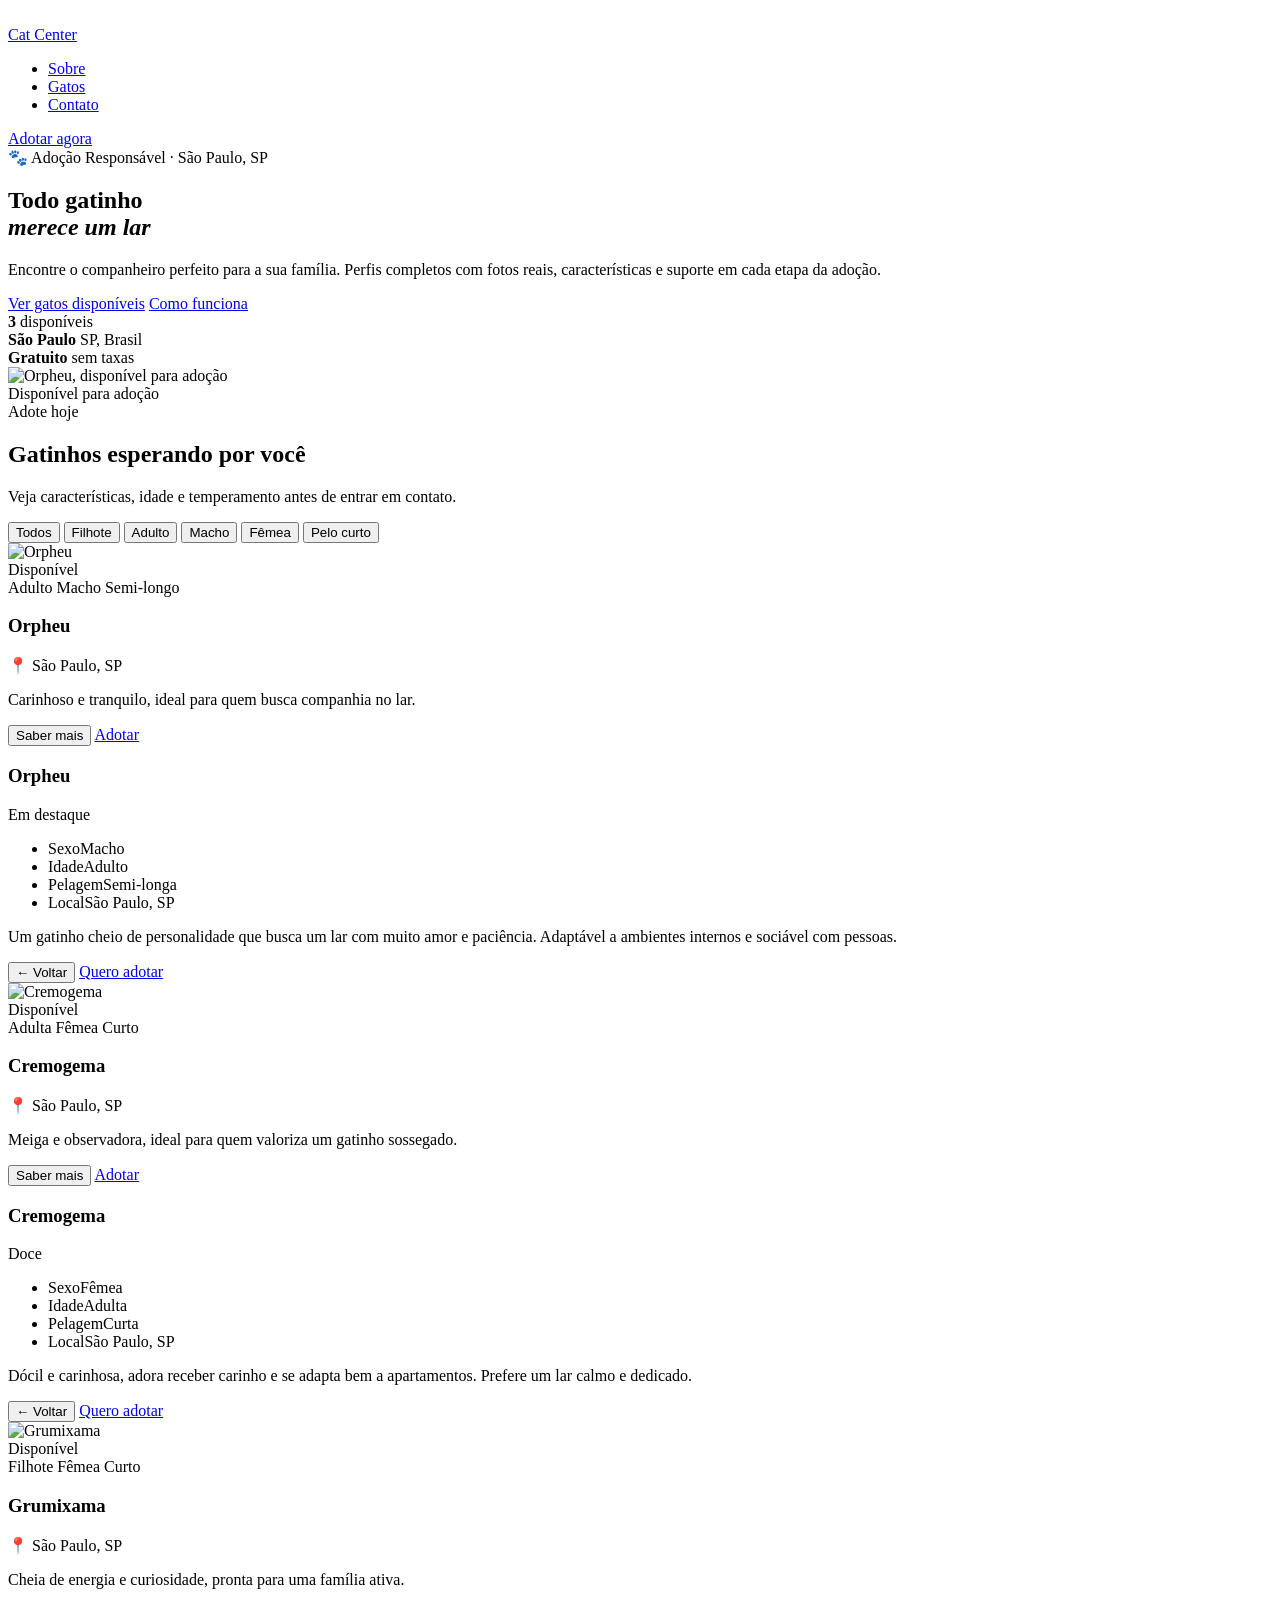
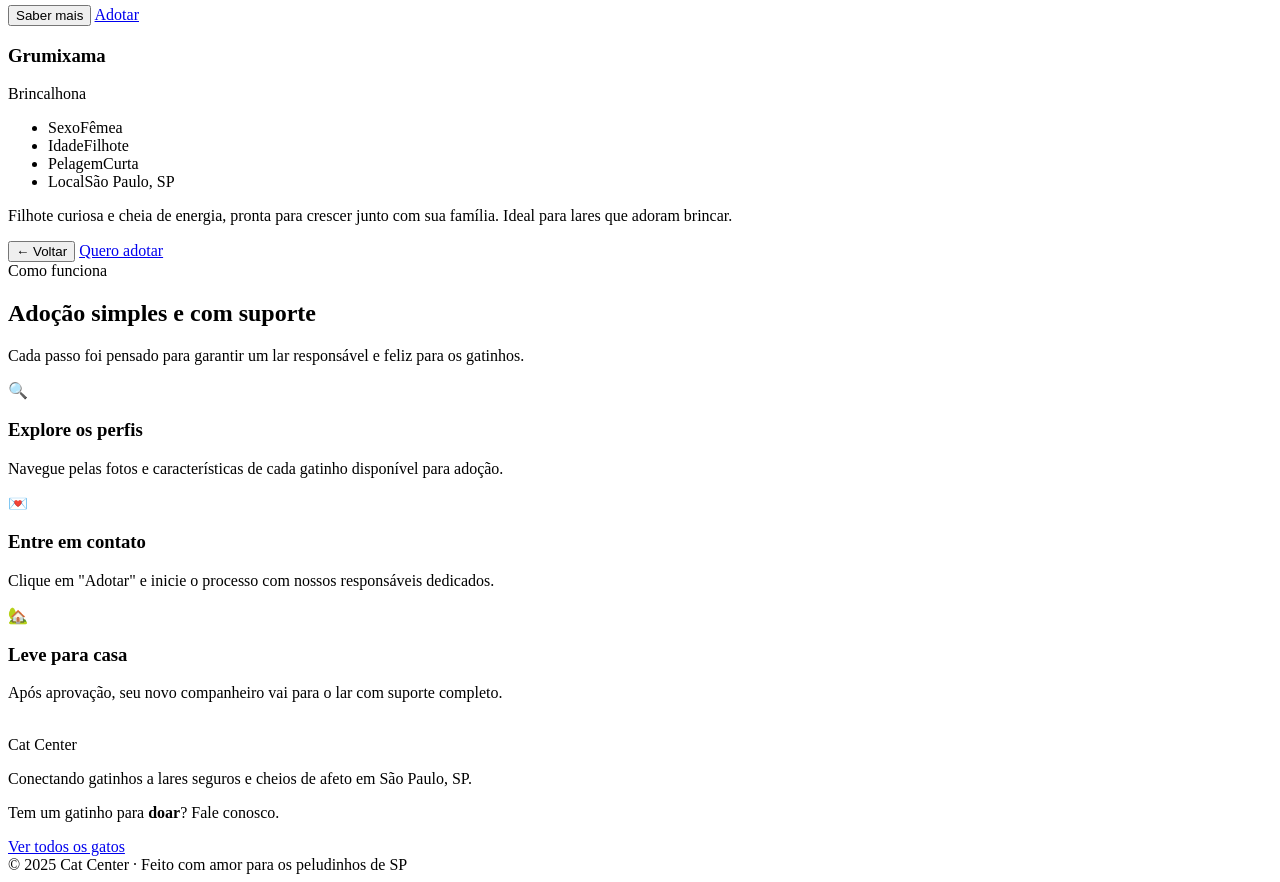
==== src/main/resources/templates/index.html @ 8e6957da "first commit" ====
<!DOCTYPE html>
<html xmlns:th="http://www.thymeleaf.org" lang="pt-BR">
<head>
    <meta charset="UTF-8">
    <meta name="viewport" content="width=device-width, initial-scale=1.0">
    <title>Cat Center — Adoção de Gatos em São Paulo</title>
    <link rel="preconnect" href="https://fonts.googleapis.com">
    <link rel="preconnect" href="https://fonts.gstatic.com" crossorigin>
    <link href="https://fonts.googleapis.com/css2?family=Bitter:ital,wght@0,600;0,700;1,600;1,700&family=Nunito:wght@400;500;600;700;800&display=swap" rel="stylesheet">
    <link rel="stylesheet" th:href="@{/css/index.css}">
</head>
<body>

    <nav class="navbar">
        <div class="navbar-inner">
            <a href="/" class="navbar-logo">
                <div class="logo-crop">
                    <img th:src="@{/images/logo-cat.png}" alt="">
                </div>
                <span class="brand-name">Cat Center</span>
            </a>
            <ul class="nav-links">
                <li><a href="#sobre">Sobre</a></li>
                <li><a href="#gatos">Gatos</a></li>
                <li><a href="#contato">Contato</a></li>
            </ul>
            <a href="#gatos" class="btn btn-primary">Adotar agora</a>
        </div>
    </nav>

    <main>

        <section class="hero">
            <div class="hero-left">
                <span class="hero-eyebrow">🐾 Adoção Responsável · São Paulo, SP</span>
                <h1 class="hero-title">
                    Todo gatinho<br>
                    <em>merece um lar</em>
                </h1>
                <p class="hero-body">
                    Encontre o companheiro perfeito para a sua família. Perfis completos com fotos reais, características e suporte em cada etapa da adoção.
                </p>
                <div class="hero-actions">
                    <a href="#gatos" class="btn btn-primary btn-lg">Ver gatos disponíveis</a>
                    <a href="#sobre" class="btn btn-ghost btn-lg">Como funciona</a>
                </div>
                <div class="hero-trust">
                    <div class="trust-item">
                        <strong>3</strong>
                        <span>disponíveis</span>
                    </div>
                    <div class="trust-sep"></div>
                    <div class="trust-item">
                        <strong>São Paulo</strong>
                        <span>SP, Brasil</span>
                    </div>
                    <div class="trust-sep"></div>
                    <div class="trust-item">
                        <strong>Gratuito</strong>
                        <span>sem taxas</span>
                    </div>
                </div>
            </div>
            <div class="hero-right">
                <div class="hero-img-wrap">
                    <img th:src="@{/images/orpheu.jpeg}" alt="Orpheu, disponível para adoção" class="hero-img">
                    <div class="hero-badge">
                        <span class="badge-dot"></span>
                        Disponível para adoção
                    </div>
                </div>
            </div>
        </section>

        <section class="gatos" id="gatos">
            <div class="gatos-head">
                <div class="gatos-title-wrap">
                    <span class="section-label">Adote hoje</span>
                    <h2>Gatinhos esperando por você</h2>
                    <p>Veja características, idade e temperamento antes de entrar em contato.</p>
                </div>
                <div class="filter-row">
                    <button class="pill active">Todos</button>
                    <button class="pill">Filhote</button>
                    <button class="pill">Adulto</button>
                    <button class="pill">Macho</button>
                    <button class="pill">Fêmea</button>
                    <button class="pill">Pelo curto</button>
                </div>
            </div>

            <div class="cards">

                <div class="card">
                    <div class="card-inner">
                        <div class="card-front">
                            <div class="card-photo-wrap">
                                <img th:src="@{/images/orpheu.jpeg}" alt="Orpheu" class="card-foto">
                                <div class="card-status-badge">
                                    <span class="status-dot"></span> Disponível
                                </div>
                            </div>
                            <div class="card-body">
                                <div class="card-traits">
                                    <span class="trait trait-age">Adulto</span>
                                    <span class="trait trait-male">Macho</span>
                                    <span class="trait trait-coat">Semi-longo</span>
                                </div>
                                <div class="card-info">
                                    <h3 class="card-nome">Orpheu</h3>
                                    <p class="card-local">📍 São Paulo, SP</p>
                                </div>
                                <p class="card-brief">Carinhoso e tranquilo, ideal para quem busca companhia no lar.</p>
                                <div class="card-acoes">
                                    <button class="btn btn-outline" onclick="virarCard(this)">Saber mais</button>
                                    <a href="#" class="btn btn-primary">Adotar</a>
                                </div>
                            </div>
                        </div>
                        <div class="card-back">
                            <div class="card-back-body">
                                <div class="back-head">
                                    <h3>Orpheu</h3>
                                    <span class="trait-personality">Em destaque</span>
                                </div>
                                <ul class="detail-list">
                                    <li><span class="detail-label">Sexo</span><span class="detail-value">Macho</span></li>
                                    <li><span class="detail-label">Idade</span><span class="detail-value">Adulto</span></li>
                                    <li><span class="detail-label">Pelagem</span><span class="detail-value">Semi-longa</span></li>
                                    <li><span class="detail-label">Local</span><span class="detail-value">São Paulo, SP</span></li>
                                </ul>
                                <p class="card-desc">Um gatinho cheio de personalidade que busca um lar com muito amor e paciência. Adaptável a ambientes internos e sociável com pessoas.</p>
                                <div class="card-acoes">
                                    <button class="btn btn-outline-inv" onclick="voltarCard(this)">← Voltar</button>
                                    <a href="#" class="btn btn-primary">Quero adotar</a>
                                </div>
                            </div>
                        </div>
                    </div>
                </div>

                <div class="card">
                    <div class="card-inner">
                        <div class="card-front">
                            <div class="card-photo-wrap">
                                <img th:src="@{/images/cremogema.jpg}" alt="Cremogema" class="card-foto">
                                <div class="card-status-badge">
                                    <span class="status-dot"></span> Disponível
                                </div>
                            </div>
                            <div class="card-body">
                                <div class="card-traits">
                                    <span class="trait trait-age">Adulta</span>
                                    <span class="trait trait-female">Fêmea</span>
                                    <span class="trait trait-coat">Curto</span>
                                </div>
                                <div class="card-info">
                                    <h3 class="card-nome">Cremogema</h3>
                                    <p class="card-local">📍 São Paulo, SP</p>
                                </div>
                                <p class="card-brief">Meiga e observadora, ideal para quem valoriza um gatinho sossegado.</p>
                                <div class="card-acoes">
                                    <button class="btn btn-outline" onclick="virarCard(this)">Saber mais</button>
                                    <a href="#" class="btn btn-primary">Adotar</a>
                                </div>
                            </div>
                        </div>
                        <div class="card-back">
                            <div class="card-back-body">
                                <div class="back-head">
                                    <h3>Cremogema</h3>
                                    <span class="trait-personality">Doce</span>
                                </div>
                                <ul class="detail-list">
                                    <li><span class="detail-label">Sexo</span><span class="detail-value">Fêmea</span></li>
                                    <li><span class="detail-label">Idade</span><span class="detail-value">Adulta</span></li>
                                    <li><span class="detail-label">Pelagem</span><span class="detail-value">Curta</span></li>
                                    <li><span class="detail-label">Local</span><span class="detail-value">São Paulo, SP</span></li>
                                </ul>
                                <p class="card-desc">Dócil e carinhosa, adora receber carinho e se adapta bem a apartamentos. Prefere um lar calmo e dedicado.</p>
                                <div class="card-acoes">
                                    <button class="btn btn-outline-inv" onclick="voltarCard(this)">← Voltar</button>
                                    <a href="#" class="btn btn-primary">Quero adotar</a>
                                </div>
                            </div>
                        </div>
                    </div>
                </div>

                <div class="card">
                    <div class="card-inner">
                        <div class="card-front">
                            <div class="card-photo-wrap">
                                <img th:src="@{/images/grumixama.jpeg}" alt="Grumixama" class="card-foto">
                                <div class="card-status-badge">
                                    <span class="status-dot"></span> Disponível
                                </div>
                            </div>
                            <div class="card-body">
                                <div class="card-traits">
                                    <span class="trait trait-age">Filhote</span>
                                    <span class="trait trait-female">Fêmea</span>
                                    <span class="trait trait-coat">Curto</span>
                                </div>
                                <div class="card-info">
                                    <h3 class="card-nome">Grumixama</h3>
                                    <p class="card-local">📍 São Paulo, SP</p>
                                </div>
                                <p class="card-brief">Cheia de energia e curiosidade, pronta para uma família ativa.</p>
                                <div class="card-acoes">
                                    <button class="btn btn-outline" onclick="virarCard(this)">Saber mais</button>
                                    <a href="#" class="btn btn-primary">Adotar</a>
                                </div>
                            </div>
                        </div>
                        <div class="card-back">
                            <div class="card-back-body">
                                <div class="back-head">
                                    <h3>Grumixama</h3>
                                    <span class="trait-personality">Brincalhona</span>
                                </div>
                                <ul class="detail-list">
                                    <li><span class="detail-label">Sexo</span><span class="detail-value">Fêmea</span></li>
                                    <li><span class="detail-label">Idade</span><span class="detail-value">Filhote</span></li>
                                    <li><span class="detail-label">Pelagem</span><span class="detail-value">Curta</span></li>
                                    <li><span class="detail-label">Local</span><span class="detail-value">São Paulo, SP</span></li>
                                </ul>
                                <p class="card-desc">Filhote curiosa e cheia de energia, pronta para crescer junto com sua família. Ideal para lares que adoram brincar.</p>
                                <div class="card-acoes">
                                    <button class="btn btn-outline-inv" onclick="voltarCard(this)">← Voltar</button>
                                    <a href="#" class="btn btn-primary">Quero adotar</a>
                                </div>
                            </div>
                        </div>
                    </div>
                </div>

            </div>
        </section>

        <section class="sobre" id="sobre">
            <div class="sobre-inner">
                <div class="sobre-heading">
                    <span class="section-label">Como funciona</span>
                    <h2>Adoção simples e com suporte</h2>
                    <p>Cada passo foi pensado para garantir um lar responsável e feliz para os gatinhos.</p>
                </div>
                <div class="steps">
                    <div class="step">
                        <span class="step-icon">🔍</span>
                        <h3>Explore os perfis</h3>
                        <p>Navegue pelas fotos e características de cada gatinho disponível para adoção.</p>
                    </div>
                    <div class="step">
                        <span class="step-icon">💌</span>
                        <h3>Entre em contato</h3>
                        <p>Clique em "Adotar" e inicie o processo com nossos responsáveis dedicados.</p>
                    </div>
                    <div class="step">
                        <span class="step-icon">🏡</span>
                        <h3>Leve para casa</h3>
                        <p>Após aprovação, seu novo companheiro vai para o lar com suporte completo.</p>
                    </div>
                </div>
            </div>
        </section>

        <footer class="footer" id="contato">
            <div class="footer-inner">
                <div class="footer-brand">
                    <div class="footer-logo-row">
                        <div class="logo-crop logo-crop-inv">
                            <img th:src="@{/images/logo-cat.png}" alt="">
                        </div>
                        <span class="brand-name brand-name-inv">Cat Center</span>
                    </div>
                    <p>Conectando gatinhos a lares seguros e cheios de afeto em São Paulo, SP.</p>
                </div>
                <div class="footer-cta">
                    <p>Tem um gatinho para <strong>doar</strong>? Fale conosco.</p>
                    <a href="#gatos" class="btn btn-primary">Ver todos os gatos</a>
                </div>
            </div>
            <div class="footer-bottom">
                <div class="footer-bottom-inner">
                    © 2025 Cat Center · Feito com amor para os peludinhos de SP
                </div>
            </div>
        </footer>

    </main>

    <script>
        function virarCard(btn) {
            btn.closest('.card').querySelector('.card-inner').classList.add('virado');
        }
        function voltarCard(btn) {
            btn.closest('.card').querySelector('.card-inner').classList.remove('virado');
        }
        document.querySelectorAll('.pill').forEach(function(pill) {
            pill.addEventListener('click', function() {
                document.querySelectorAll('.pill').forEach(function(p) { p.classList.remove('active'); });
                pill.classList.add('active');
            });
        });
    </script>

</body>
</html>
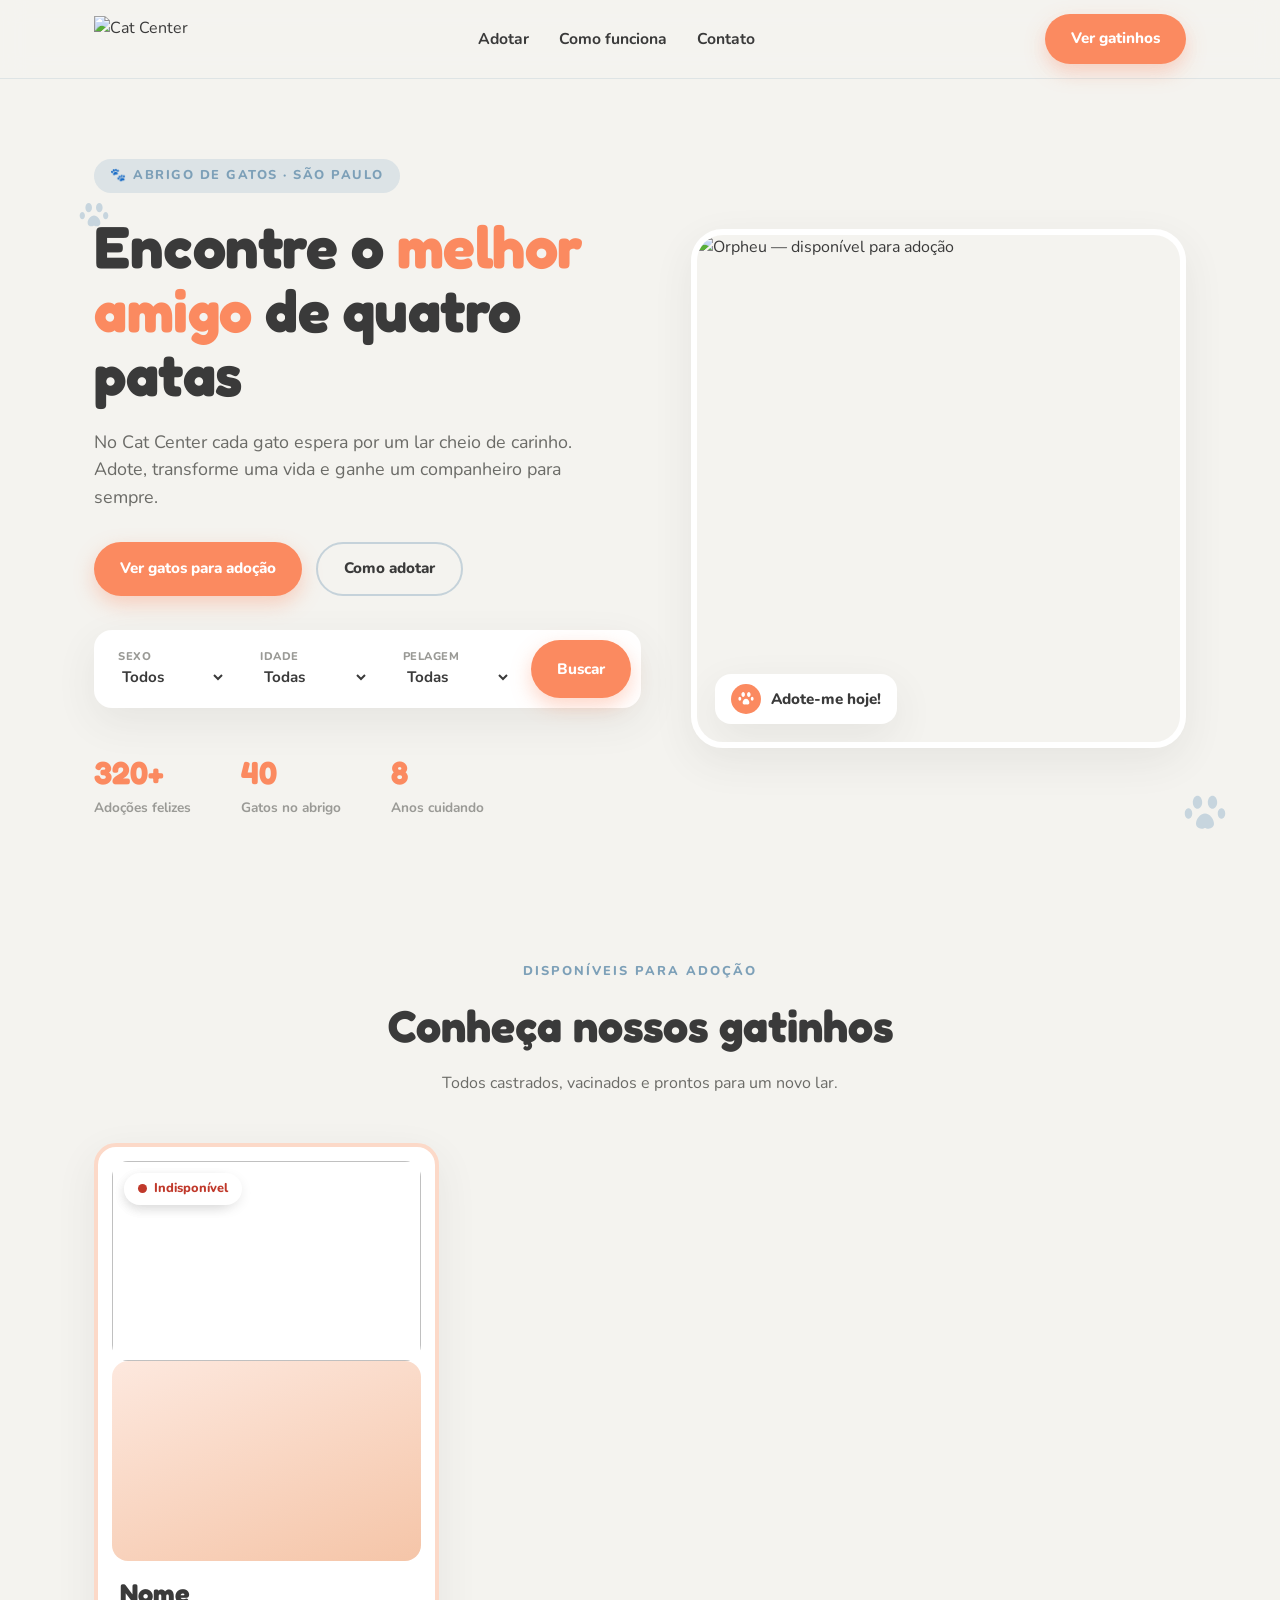
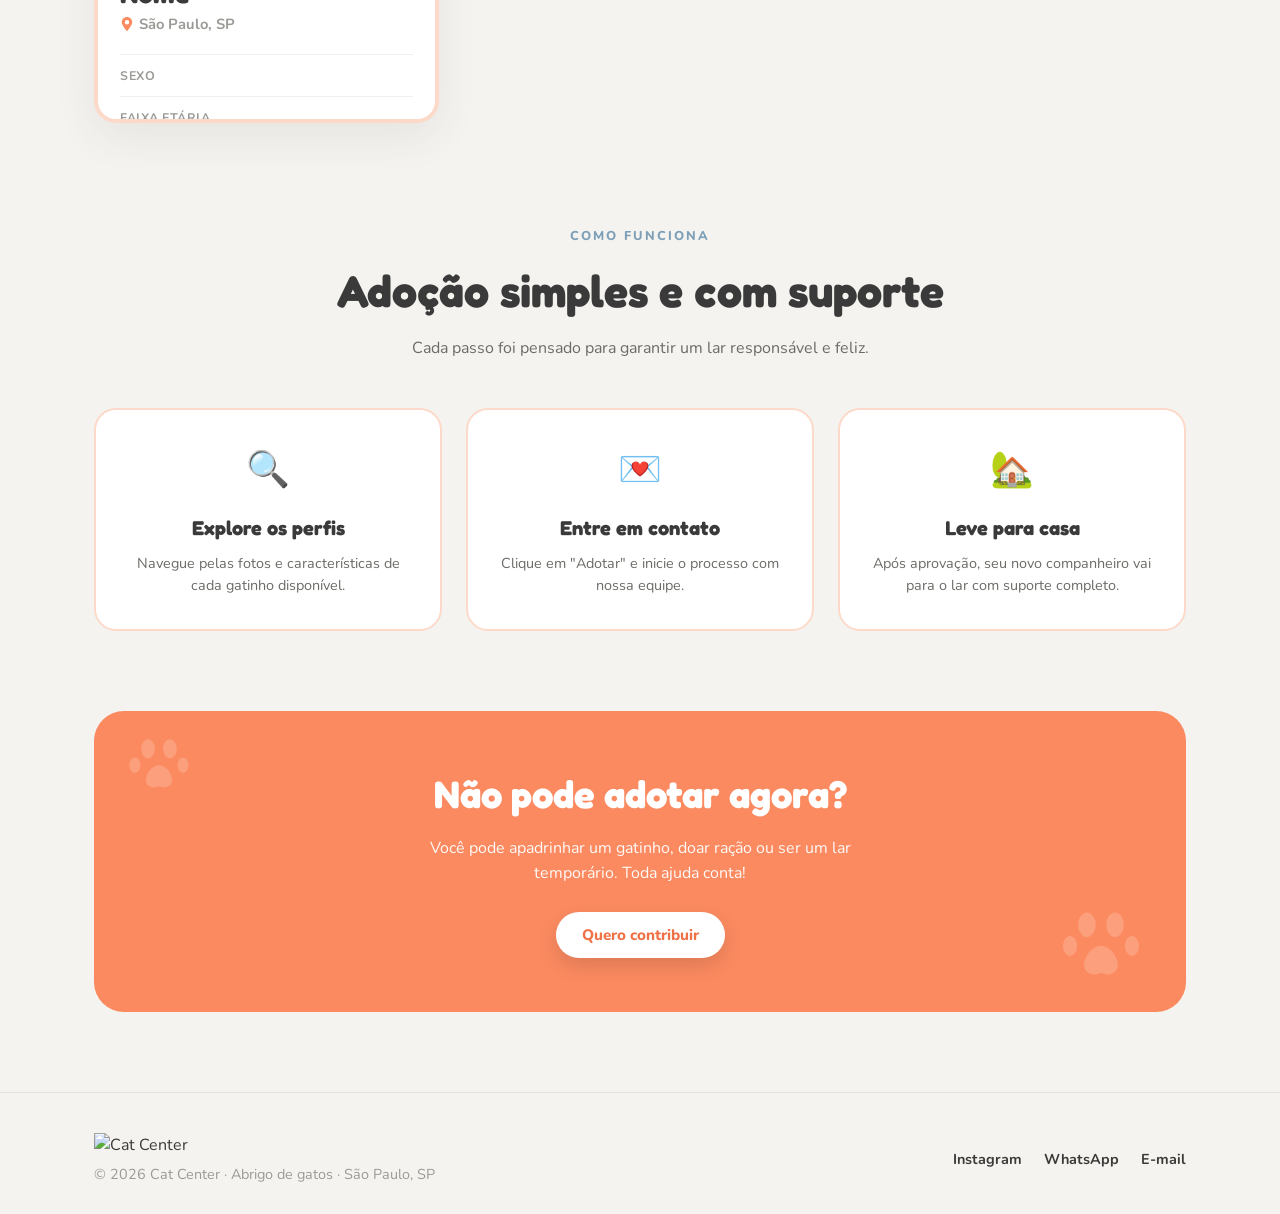
==== commit d1ba5f73: "add full project source" ====
--- a/src/main/resources/templates/index.html
+++ b/src/main/resources/templates/index.html
@@ -1,309 +1,460 @@
 <!DOCTYPE html>
-<html xmlns:th="http://www.thymeleaf.org" lang="pt-BR">
+<html lang="pt-BR" xmlns:th="http://www.thymeleaf.org">
 <head>
     <meta charset="UTF-8">
     <meta name="viewport" content="width=device-width, initial-scale=1.0">
-    <title>Cat Center — Adoção de Gatos em São Paulo</title>
+    <title>Cat Center — Adoção de Gatos</title>
     <link rel="preconnect" href="https://fonts.googleapis.com">
     <link rel="preconnect" href="https://fonts.gstatic.com" crossorigin>
-    <link href="https://fonts.googleapis.com/css2?family=Bitter:ital,wght@0,600;0,700;1,600;1,700&family=Nunito:wght@400;500;600;700;800&display=swap" rel="stylesheet">
-    <link rel="stylesheet" th:href="@{/css/index.css}">
+    <link href="https://fonts.googleapis.com/css2?family=Fredoka:wght@400;500;600;700&family=Nunito:wght@400;600;700;800&display=swap" rel="stylesheet">
+    <style>
+        :root {
+            --coral: #FB8A60;
+            --coral-dark: #ef7146;
+            --blue: #A3BED1;
+            --blue-deep: #7da0b8;
+            --cream: #F4F3EF;
+            --ink: #3a3a3a;
+            --muted: #9a9a96;
+            --white: #ffffff;
+            --radius: 22px;
+            --shadow: 0 14px 40px rgba(58,58,58,.08);
+        }
+
+        * { margin: 0; padding: 0; box-sizing: border-box; }
+
+        body {
+            font-family: 'Nunito', sans-serif;
+            background: var(--cream);
+            color: var(--ink);
+            line-height: 1.55;
+            -webkit-font-smoothing: antialiased;
+        }
+
+        h1, h2, h3, .display { font-family: 'Fredoka', sans-serif; }
+
+        .wrap { max-width: 1140px; margin: 0 auto; padding: 0 24px; }
+
+        .paw {
+            position: absolute;
+            width: 34px; height: 34px;
+            fill: var(--blue);
+            opacity: .55;
+            pointer-events: none;
+            z-index: 0;
+        }
+
+        /* ---------- Header ---------- */
+        header {
+            position: sticky; top: 0; z-index: 50;
+            background: rgba(244,243,239,.88);
+            backdrop-filter: blur(12px);
+            border-bottom: 1px solid rgba(125,160,184,.18);
+        }
+        .nav {
+            display: flex; align-items: center; justify-content: space-between;
+            height: 78px;
+        }
+        .brand { display: flex; align-items: center; gap: 12px; text-decoration: none; }
+        .brand img { height: 46px; width: auto; }
+        .nav-links { display: flex; gap: 30px; align-items: center; }
+        .nav-links a {
+            text-decoration: none; color: var(--ink); font-weight: 700;
+            font-size: .98rem; transition: color .2s;
+        }
+        .nav-links a:hover { color: var(--coral-dark); }
+        .btn {
+            font-family: 'Nunito', sans-serif;
+            border: none; cursor: pointer; font-weight: 800;
+            padding: 13px 26px; border-radius: 999px; font-size: .95rem;
+            transition: transform .15s, box-shadow .2s, background .2s;
+            text-decoration: none; display: inline-flex; align-items: center;
+        }
+        .btn-coral { background: var(--coral); color: #fff; box-shadow: 0 8px 20px rgba(251,138,96,.35); }
+        .btn-coral:hover { background: var(--coral-dark); transform: translateY(-2px); }
+        .btn-ghost { background: transparent; color: var(--ink); border: 2px solid rgba(125,160,184,.4); }
+        .btn-ghost:hover { border-color: var(--coral); color: var(--coral-dark); }
+
+        /* ---------- Hero ---------- */
+        .hero { position: relative; padding: 80px 0 60px; overflow: hidden; }
+        .hero-grid {
+            display: grid; grid-template-columns: 1.05fr .95fr;
+            gap: 50px; align-items: center;
+        }
+        .hero .eyebrow {
+            display: inline-block; background: rgba(163,190,209,.3);
+            color: var(--blue-deep); font-weight: 800; font-size: .8rem;
+            letter-spacing: 1.5px; text-transform: uppercase;
+            padding: 7px 16px; border-radius: 999px; margin-bottom: 22px;
+        }
+        .hero h1 {
+            font-size: clamp(2.4rem, 5vw, 3.7rem); font-weight: 700;
+            line-height: 1.08; letter-spacing: -.5px;
+        }
+        .hero h1 .accent { color: var(--coral); }
+        .hero p { font-size: 1.12rem; color: #6b6b67; margin: 22px 0 30px; max-width: 480px; }
+        .hero-cta { display: flex; gap: 14px; flex-wrap: wrap; }
+
+        .hero-photo {
+            position: relative; border-radius: 32px; overflow: hidden;
+            box-shadow: var(--shadow); aspect-ratio: 4/4.2;
+            border: 6px solid #fff;
+        }
+        .hero-photo img { width: 100%; height: 100%; object-fit: cover; display: block; }
+        .hero-badge {
+            position: absolute; bottom: 18px; left: 18px;
+            background: #fff; border-radius: 16px; padding: 10px 16px;
+            box-shadow: var(--shadow); display: flex; align-items: center; gap: 10px;
+            font-weight: 800; font-size: .95rem;
+        }
+        .hero-badge .dot {
+            width: 30px; height: 30px; background: var(--coral); border-radius: 50%;
+            display: grid; place-items: center; flex-shrink: 0;
+        }
+        .hero-badge .dot svg { width: 18px; height: 18px; fill: #fff; }
+
+        /* ---------- Search bar ---------- */
+        .search-bar {
+            background: #fff; border-radius: 18px; box-shadow: var(--shadow);
+            display: grid; grid-template-columns: 1fr 1fr 1fr auto; gap: 6px;
+            padding: 10px; margin-top: 34px; max-width: 560px;
+        }
+        .search-bar .field { padding: 8px 14px; }
+        .search-bar label { display: block; font-size: .7rem; font-weight: 800;
+            text-transform: uppercase; letter-spacing: .5px; color: var(--muted); }
+        .search-bar select {
+            border: none; background: transparent; font-family: 'Nunito'; font-weight: 700;
+            font-size: .95rem; color: var(--ink); width: 100%; cursor: pointer; outline: none;
+        }
+
+        /* ---------- Stats ---------- */
+        .stats { display: flex; gap: 50px; margin-top: 40px; }
+        .stats .num { font-family: 'Fredoka'; font-size: 2rem; color: var(--coral); font-weight: 700; }
+        .stats .lbl { font-size: .85rem; color: var(--muted); font-weight: 700; }
+
+        /* ---------- Adoption section ---------- */
+        .adopt { padding: 80px 0 100px; position: relative; }
+        .section-head { text-align: center; margin-bottom: 48px; position: relative; z-index: 2; }
+        .section-head .eyebrow {
+            color: var(--blue-deep); font-weight: 800; letter-spacing: 2px;
+            text-transform: uppercase; font-size: .8rem;
+        }
+        .section-head h2 { font-size: clamp(2rem,4vw,2.8rem); font-weight: 700; margin-top: 8px; }
+        .section-head p { color: #6b6b67; margin-top: 10px; }
+
+        .cards { display: grid; grid-template-columns: repeat(3, 1fr); gap: 28px; }
+
+        /* ---------- Cat card (flip) ---------- */
+        .card { height: 580px; perspective: 1200px; }
+
+        .card-inner {
+            width: 100%; height: 100%; position: relative;
+            transform-style: preserve-3d;
+            transition: transform 0.6s ease;
+            will-change: transform;
+        }
+
+        .card.virado .card-inner { transform: rotateY(180deg); }
+
+        .card-front, .card-back {
+            position: absolute; inset: 0;
+            backface-visibility: hidden;
+            -webkit-backface-visibility: hidden;
+            border-radius: var(--radius);
+            display: flex; flex-direction: column;
+        }
+
+        .card-front { background: #fff; border: 4px solid #fcd9c8; box-shadow: var(--shadow); overflow: hidden; }
+        .card-back { transform: rotateY(180deg); background: linear-gradient(150deg, #3D3030, #2E2424); overflow: hidden; }
+
+        .card-media { position: relative; padding: 14px 14px 0; flex-shrink: 0; }
+        .card-media img {
+            width: 100%; height: 200px; object-fit: cover;
+            border-radius: 16px; display: block;
+        }
+        .card-media .no-photo {
+            width: 100%; height: 200px; border-radius: 16px;
+            background: linear-gradient(160deg,#FDE8DE,#F5C5A8);
+        }
+        .status {
+            position: absolute; top: 26px; left: 26px;
+            background: #fff; border-radius: 999px; padding: 6px 14px;
+            font-weight: 800; font-size: .8rem;
+            display: flex; align-items: center; gap: 7px;
+            box-shadow: 0 4px 12px rgba(0,0,0,.08);
+        }
+        .status-disponivel { color: #2e9e5b; }
+        .status-disponivel::before { content: ''; width: 9px; height: 9px; border-radius: 50%; background: #2e9e5b; display: inline-block; }
+        .status-indisponivel { color: #c0392b; }
+        .status-indisponivel::before { content: ''; width: 9px; height: 9px; border-radius: 50%; background: #c0392b; display: inline-block; }
+
+        .card-body { padding: 18px 22px 22px; display: flex; flex-direction: column; flex: 1; }
+        .card-body h3 { font-size: 1.7rem; font-weight: 700; line-height: 1.1; }
+        .card-loc {
+            color: var(--muted); font-weight: 700; font-size: .92rem; margin-top: 4px;
+            display: flex; align-items: center; gap: 5px;
+        }
+        .card-loc svg { width: 14px; height: 14px; fill: var(--coral); flex-shrink: 0; }
+        .specs { list-style: none; margin: 18px 0; border-top: 1px solid #eee; }
+        .specs li {
+            display: flex; justify-content: space-between; padding: 11px 0;
+            border-bottom: 1px solid #f0efeb; font-size: .92rem;
+        }
+        .specs .k { color: var(--muted); font-weight: 700; text-transform: uppercase;
+            letter-spacing: .5px; font-size: .78rem; }
+        .specs .v { font-weight: 800; color: var(--ink); }
+        .card-actions { display: grid; grid-template-columns: 1fr 1fr; gap: 10px; margin-top: auto; }
+        .card-actions .btn { padding: 12px; font-size: .92rem; justify-content: center; }
+        .btn-disabled { background: #ddd !important; box-shadow: none !important;
+            color: #999 !important; cursor: not-allowed; pointer-events: none; }
+
+        /* BACK */
+        .back-body { padding: 1.375rem; display: flex; flex-direction: column; gap: .8rem; height: 100%; }
+        .back-head { display: flex; justify-content: space-between; align-items: center; gap: .75rem; }
+        .back-head h3 { font-size: 1.5rem; color: #F4F3EF; font-family: 'Fredoka', sans-serif; }
+        .back-tag { font-size: .72rem; font-weight: 800; padding: 5px 12px; border-radius: 999px; background: rgba(255,255,255,.12); color: rgba(244,243,239,.8); border: 1px solid rgba(255,255,255,.15); white-space: nowrap; flex-shrink: 0; }
+        .dlist { list-style: none; border-top: 1px solid rgba(255,255,255,.1); border-bottom: 1px solid rgba(255,255,255,.1); padding: .5rem 0; display: flex; flex-direction: column; gap: .5rem; flex: 1; }
+        .dlist li { display: flex; justify-content: space-between; font-size: .85rem; }
+        .dl { font-size: .65rem; font-weight: 800; letter-spacing: .1em; text-transform: uppercase; color: rgba(244,243,239,.38); }
+        .dv { font-weight: 700; color: rgba(244,243,239,.92); }
+        .back-desc { font-size: .83rem; color: rgba(244,243,239,.5); line-height: 1.65; }
+        .back-btns { display: grid; grid-template-columns: 1fr 1fr; gap: 10px; }
+        .back-btns .btn { padding: 11px; font-size: .87rem; justify-content: center; }
+        .btn-inv { background: rgba(255,255,255,.12); color: rgba(244,243,239,.9); border: 1.5px solid rgba(255,255,255,.2); border-radius: 999px; }
+        .btn-inv:hover { background: rgba(255,255,255,.2); }
+
+        /* ---------- CTA banner ---------- */
+        .banner-wrap { padding: 0 24px 80px; max-width: 1140px; margin: 0 auto; }
+        .banner {
+            background: var(--coral); border-radius: 30px; padding: 54px 40px;
+            text-align: center; color: #fff; position: relative; overflow: hidden;
+        }
+        .banner h2 { font-size: clamp(1.7rem,3.5vw,2.4rem); }
+        .banner p { opacity: .95; margin: 12px auto 26px; max-width: 480px; }
+        .banner .btn-white { background: #fff; color: var(--coral-dark); border: none;
+            box-shadow: 0 8px 20px rgba(0,0,0,.12); }
+        .banner .btn-white:hover { background: #fef3ee; }
+        .banner .paw { fill: #fff; opacity: .18; }
+
+        /* ---------- Footer ---------- */
+        footer { padding: 40px 0 28px; border-top: 1px solid rgba(125,160,184,.18); }
+        .foot { display: flex; justify-content: space-between; align-items: center; flex-wrap: wrap; gap: 20px; }
+        .foot img { height: 40px; }
+        .foot p { color: var(--muted); font-size: .9rem; margin-top: 6px; }
+        .foot .links { display: flex; gap: 22px; }
+        .foot .links a { color: var(--ink); text-decoration: none; font-weight: 700; font-size: .9rem; }
+        .foot .links a:hover { color: var(--coral-dark); }
+
+        /* ---------- Responsive ---------- */
+        @media (max-width: 900px) {
+            .hero-grid { grid-template-columns: 1fr; }
+            .hero-photo { max-width: 420px; margin: 0 auto; }
+            .cards { grid-template-columns: 1fr; max-width: 420px; margin: 0 auto; }
+            .nav-links { display: none; }
+            .search-bar { grid-template-columns: 1fr 1fr; }
+        }
+    </style>
 </head>
 <body>
 
-    <nav class="navbar">
-        <div class="navbar-inner">
-            <a href="/" class="navbar-logo">
-                <div class="logo-crop">
-                    <img th:src="@{/images/logo-cat.png}" alt="">
+<!-- Header -->
+<header>
+    <div class="wrap nav">
+        <a class="brand" th:href="@{/}">
+            <img th:src="@{/images/logo.jpeg}" alt="Cat Center">
+        </a>
+        <nav class="nav-links">
+            <a th:href="@{/adotar}">Adotar</a>
+            <a href="#como">Como funciona</a>
+            <a href="#contato">Contato</a>
+        </nav>
+        <a th:href="@{/adotar}" class="btn btn-coral">Ver gatinhos</a>
+    </div>
+</header>
+
+<!-- Hero -->
+<section class="hero">
+    <svg class="paw" style="top:120px;left:6%" viewBox="0 0 512 512"><path d="M226 130c0 41-25 70-50 70s-50-29-50-70 25-70 50-70 50 29 50 70zm160 0c0 41-25 70-50 70s-50-29-50-70 25-70 50-70 50 29 50 70zM120 250c0 33-20 56-40 56s-40-23-40-56 20-56 40-56 40 23 40 56zm352 0c0 33-20 56-40 56s-40-23-40-56 20-56 40-56 40 23 40 56zM256 250c52 0 96 60 96 110 0 32-26 52-58 52-22 0-30-8-38-8s-16 8-38 8c-32 0-58-20-58-52 0-50 44-110 96-110z"/></svg>
+    <svg class="paw" style="bottom:40px;right:4%;width:48px;height:48px" viewBox="0 0 512 512"><path d="M226 130c0 41-25 70-50 70s-50-29-50-70 25-70 50-70 50 29 50 70zm160 0c0 41-25 70-50 70s-50-29-50-70 25-70 50-70 50 29 50 70zM120 250c0 33-20 56-40 56s-40-23-40-56 20-56 40-56 40 23 40 56zm352 0c0 33-20 56-40 56s-40-23-40-56 20-56 40-56 40 23 40 56zM256 250c52 0 96 60 96 110 0 32-26 52-58 52-22 0-30-8-38-8s-16 8-38 8c-32 0-58-20-58-52 0-50 44-110 96-110z"/></svg>
+
+    <div class="wrap hero-grid">
+        <div>
+            <span class="eyebrow">🐾 Abrigo de gatos · São Paulo</span>
+            <h1>Encontre o <span class="accent">melhor amigo</span> de quatro patas</h1>
+            <p>No Cat Center cada gato espera por um lar cheio de carinho. Adote, transforme uma vida e ganhe um companheiro para sempre.</p>
+            <div class="hero-cta">
+                <a th:href="@{/adotar}" class="btn btn-coral">Ver gatos para adoção</a>
+                <a href="#como" class="btn btn-ghost">Como adotar</a>
+            </div>
+
+            <div class="search-bar">
+                <div class="field">
+                    <label>Sexo</label>
+                    <select><option>Todos</option><option>Fêmea</option><option>Macho</option></select>
                 </div>
-                <span class="brand-name">Cat Center</span>
-            </a>
-            <ul class="nav-links">
-                <li><a href="#sobre">Sobre</a></li>
-                <li><a href="#gatos">Gatos</a></li>
-                <li><a href="#contato">Contato</a></li>
-            </ul>
-            <a href="#gatos" class="btn btn-primary">Adotar agora</a>
-        </div>
-    </nav>
-
-    <main>
-
-        <section class="hero">
-            <div class="hero-left">
-                <span class="hero-eyebrow">🐾 Adoção Responsável · São Paulo, SP</span>
-                <h1 class="hero-title">
-                    Todo gatinho<br>
-                    <em>merece um lar</em>
-                </h1>
-                <p class="hero-body">
-                    Encontre o companheiro perfeito para a sua família. Perfis completos com fotos reais, características e suporte em cada etapa da adoção.
-                </p>
-                <div class="hero-actions">
-                    <a href="#gatos" class="btn btn-primary btn-lg">Ver gatos disponíveis</a>
-                    <a href="#sobre" class="btn btn-ghost btn-lg">Como funciona</a>
+                <div class="field">
+                    <label>Idade</label>
+                    <select><option>Todas</option><option>Filhote</option><option>Jovem</option><option>Adulto</option><option>Idoso</option></select>
                 </div>
-                <div class="hero-trust">
-                    <div class="trust-item">
-                        <strong>3</strong>
-                        <span>disponíveis</span>
-                    </div>
-                    <div class="trust-sep"></div>
-                    <div class="trust-item">
-                        <strong>São Paulo</strong>
-                        <span>SP, Brasil</span>
-                    </div>
-                    <div class="trust-sep"></div>
-                    <div class="trust-item">
-                        <strong>Gratuito</strong>
-                        <span>sem taxas</span>
-                    </div>
+                <div class="field">
+                    <label>Pelagem</label>
+                    <select><option>Todas</option><option>Curta</option><option>Longa</option><option>Média</option></select>
                 </div>
+                <button class="btn btn-coral">Buscar</button>
             </div>
-            <div class="hero-right">
-                <div class="hero-img-wrap">
-                    <img th:src="@{/images/orpheu.jpeg}" alt="Orpheu, disponível para adoção" class="hero-img">
-                    <div class="hero-badge">
-                        <span class="badge-dot"></span>
-                        Disponível para adoção
-                    </div>
-                </div>
+
+            <div class="stats">
+                <div><div class="num">320+</div><div class="lbl">Adoções felizes</div></div>
+                <div><div class="num">40</div><div class="lbl">Gatos no abrigo</div></div>
+                <div><div class="num">8</div><div class="lbl">Anos cuidando</div></div>
             </div>
-        </section>
-
-        <section class="gatos" id="gatos">
-            <div class="gatos-head">
-                <div class="gatos-title-wrap">
-                    <span class="section-label">Adote hoje</span>
-                    <h2>Gatinhos esperando por você</h2>
-                    <p>Veja características, idade e temperamento antes de entrar em contato.</p>
-                </div>
-                <div class="filter-row">
-                    <button class="pill active">Todos</button>
-                    <button class="pill">Filhote</button>
-                    <button class="pill">Adulto</button>
-                    <button class="pill">Macho</button>
-                    <button class="pill">Fêmea</button>
-                    <button class="pill">Pelo curto</button>
-                </div>
+        </div>
+
+        <div class="hero-photo">
+            <img th:src="@{/images/gatos/orpheu.jpeg}" alt="Orpheu — disponível para adoção">
+            <div class="hero-badge">
+                <span class="dot">
+                    <svg viewBox="0 0 512 512"><path d="M226 130c0 41-25 70-50 70s-50-29-50-70 25-70 50-70 50 29 50 70zm160 0c0 41-25 70-50 70s-50-29-50-70 25-70 50-70 50 29 50 70zM120 250c0 33-20 56-40 56s-40-23-40-56 20-56 40-56 40 23 40 56zm352 0c0 33-20 56-40 56s-40-23-40-56 20-56 40-56 40 23 40 56zM256 250c52 0 96 60 96 110 0 32-26 52-58 52-22 0-30-8-38-8s-16 8-38 8c-32 0-58-20-58-52 0-50 44-110 96-110z"/></svg>
+                </span>
+                Adote-me hoje!
             </div>
-
-            <div class="cards">
-
-                <div class="card">
-                    <div class="card-inner">
-                        <div class="card-front">
-                            <div class="card-photo-wrap">
-                                <img th:src="@{/images/orpheu.jpeg}" alt="Orpheu" class="card-foto">
-                                <div class="card-status-badge">
-                                    <span class="status-dot"></span> Disponível
-                                </div>
+        </div>
+    </div>
+</section>
+
+<!-- Cat cards -->
+<section class="adopt" id="adotar">
+    <div class="wrap">
+        <div class="section-head">
+            <span class="eyebrow">Disponíveis para adoção</span>
+            <h2>Conheça nossos gatinhos</h2>
+            <p>Todos castrados, vacinados e prontos para um novo lar.</p>
+        </div>
+
+        <div class="cards">
+            <article th:each="gato : ${gatos}" class="card">
+                <div class="card-inner">
+
+                    <!-- FRENTE -->
+                    <div class="card-front">
+                        <div class="card-media">
+                            <span th:if="${gato.disponivel.name() == 'SIM'}"
+                                  class="status status-disponivel">Disponível</span>
+                            <span th:if="${gato.disponivel.name() == 'NAO'}"
+                                  class="status status-indisponivel">Indisponível</span>
+                            <img th:if="${gato.foto != null and !#strings.isEmpty(gato.foto)}"
+                                 th:src="@{/images/gatos/__${gato.foto}__}"
+                                 th:alt="${gato.nome}">
+                            <div th:if="${gato.foto == null or #strings.isEmpty(gato.foto)}"
+                                 class="no-photo"></div>
+                        </div>
+                        <div class="card-body">
+                            <h3 th:text="${gato.nome}">Nome</h3>
+                            <div class="card-loc">
+                                <svg viewBox="0 0 384 512"><path d="M192 0C86 0 0 86 0 192c0 87 124 250 171 309a26 26 0 0040 0c47-59 173-222 173-309C384 86 298 0 192 0zm0 272a80 80 0 110-160 80 80 0 010 160z"/></svg>
+                                São Paulo, SP
                             </div>
-                            <div class="card-body">
-                                <div class="card-traits">
-                                    <span class="trait trait-age">Adulto</span>
-                                    <span class="trait trait-male">Macho</span>
-                                    <span class="trait trait-coat">Semi-longo</span>
-                                </div>
-                                <div class="card-info">
-                                    <h3 class="card-nome">Orpheu</h3>
-                                    <p class="card-local">📍 São Paulo, SP</p>
-                                </div>
-                                <p class="card-brief">Carinhoso e tranquilo, ideal para quem busca companhia no lar.</p>
-                                <div class="card-acoes">
-                                    <button class="btn btn-outline" onclick="virarCard(this)">Saber mais</button>
-                                    <a href="#" class="btn btn-primary">Adotar</a>
-                                </div>
-                            </div>
-                        </div>
-                        <div class="card-back">
-                            <div class="card-back-body">
-                                <div class="back-head">
-                                    <h3>Orpheu</h3>
-                                    <span class="trait-personality">Em destaque</span>
-                                </div>
-                                <ul class="detail-list">
-                                    <li><span class="detail-label">Sexo</span><span class="detail-value">Macho</span></li>
-                                    <li><span class="detail-label">Idade</span><span class="detail-value">Adulto</span></li>
-                                    <li><span class="detail-label">Pelagem</span><span class="detail-value">Semi-longa</span></li>
-                                    <li><span class="detail-label">Local</span><span class="detail-value">São Paulo, SP</span></li>
-                                </ul>
-                                <p class="card-desc">Um gatinho cheio de personalidade que busca um lar com muito amor e paciência. Adaptável a ambientes internos e sociável com pessoas.</p>
-                                <div class="card-acoes">
-                                    <button class="btn btn-outline-inv" onclick="voltarCard(this)">← Voltar</button>
-                                    <a href="#" class="btn btn-primary">Quero adotar</a>
-                                </div>
+                            <ul class="specs">
+                                <li><span class="k">Sexo</span><span class="v" th:text="${gato.sexo.name() == 'FEMEA' ? 'Fêmea' : 'Macho'}"></span></li>
+                                <li><span class="k">Faixa etária</span><span class="v" th:text="${#strings.capitalize(#strings.toLowerCase(gato.faixaEtaria.name()))}"></span></li>
+                                <li><span class="k">Pelagem</span><span class="v" th:text="${#strings.capitalize(#strings.toLowerCase(gato.tipoPelagem))}"></span></li>
+                            </ul>
+                            <div class="card-actions">
+                                <button class="btn btn-ghost" onclick="virarCard(this)">Saber mais</button>
+                                <a th:if="${gato.disponivel.name() == 'SIM'}"
+                                   th:href="@{/adotar/{id}(id=${gato.id})}" class="btn btn-coral">Adotar</a>
+                                <span th:if="${gato.disponivel.name() == 'NAO'}"
+                                      class="btn btn-coral btn-disabled">Indisponível</span>
                             </div>
                         </div>
                     </div>
-                </div>
-
-                <div class="card">
-                    <div class="card-inner">
-                        <div class="card-front">
-                            <div class="card-photo-wrap">
-                                <img th:src="@{/images/cremogema.jpg}" alt="Cremogema" class="card-foto">
-                                <div class="card-status-badge">
-                                    <span class="status-dot"></span> Disponível
-                                </div>
+
+                    <!-- VERSO -->
+                    <div class="card-back">
+                        <div class="back-body">
+                            <div class="back-head">
+                                <h3 th:text="${gato.nome}"></h3>
+                                <span class="back-tag" th:text="${gato.disponivel.name() == 'SIM' ? 'Disponível' : 'Indisponível'}"></span>
                             </div>
-                            <div class="card-body">
-                                <div class="card-traits">
-                                    <span class="trait trait-age">Adulta</span>
-                                    <span class="trait trait-female">Fêmea</span>
-                                    <span class="trait trait-coat">Curto</span>
-                                </div>
-                                <div class="card-info">
-                                    <h3 class="card-nome">Cremogema</h3>
-                                    <p class="card-local">📍 São Paulo, SP</p>
-                                </div>
-                                <p class="card-brief">Meiga e observadora, ideal para quem valoriza um gatinho sossegado.</p>
-                                <div class="card-acoes">
-                                    <button class="btn btn-outline" onclick="virarCard(this)">Saber mais</button>
-                                    <a href="#" class="btn btn-primary">Adotar</a>
-                                </div>
-                            </div>
-                        </div>
-                        <div class="card-back">
-                            <div class="card-back-body">
-                                <div class="back-head">
-                                    <h3>Cremogema</h3>
-                                    <span class="trait-personality">Doce</span>
-                                </div>
-                                <ul class="detail-list">
-                                    <li><span class="detail-label">Sexo</span><span class="detail-value">Fêmea</span></li>
-                                    <li><span class="detail-label">Idade</span><span class="detail-value">Adulta</span></li>
-                                    <li><span class="detail-label">Pelagem</span><span class="detail-value">Curta</span></li>
-                                    <li><span class="detail-label">Local</span><span class="detail-value">São Paulo, SP</span></li>
-                                </ul>
-                                <p class="card-desc">Dócil e carinhosa, adora receber carinho e se adapta bem a apartamentos. Prefere um lar calmo e dedicado.</p>
-                                <div class="card-acoes">
-                                    <button class="btn btn-outline-inv" onclick="voltarCard(this)">← Voltar</button>
-                                    <a href="#" class="btn btn-primary">Quero adotar</a>
-                                </div>
+                            <ul class="dlist">
+                                <li><span class="dl">Sexo</span><span class="dv" th:text="${gato.sexo.name() == 'FEMEA' ? 'Fêmea' : 'Macho'}"></span></li>
+                                <li><span class="dl">Faixa Etária</span><span class="dv" th:text="${#strings.capitalize(#strings.toLowerCase(gato.faixaEtaria.name()))}"></span></li>
+                                <li><span class="dl">Cor</span><span class="dv" th:text="${#strings.capitalize(#strings.toLowerCase(gato.cor))}"></span></li>
+                                <li><span class="dl">Pelagem</span><span class="dv" th:text="${#strings.capitalize(#strings.toLowerCase(gato.tipoPelagem))}"></span></li>
+                                <li><span class="dl">Castrado</span><span class="dv" th:text="${gato.castrado.name() == 'SIM' ? 'Sim' : 'Não'}"></span></li>
+                            </ul>
+                            <p class="back-desc" th:text="${gato.comorbidades != null and !#strings.isEmpty(gato.comorbidades) and !#strings.equalsIgnoreCase(gato.comorbidades, 'nenhuma')} ? 'Observações: ' + ${gato.comorbidades} : 'Saudável, sem comorbidades. Castrado e vacinado.'"></p>
+                            <div class="back-btns">
+                                <button class="btn btn-inv" onclick="voltarCard(this)">← Voltar</button>
+                                <a th:if="${gato.disponivel.name() == 'SIM'}"
+                                   th:href="@{/adotar/{id}(id=${gato.id})}" class="btn btn-coral">Quero adotar</a>
+                                <span th:if="${gato.disponivel.name() == 'NAO'}"
+                                      class="btn btn-coral btn-disabled">Indisponível</span>
                             </div>
                         </div>
                     </div>
+
                 </div>
-
-                <div class="card">
-                    <div class="card-inner">
-                        <div class="card-front">
-                            <div class="card-photo-wrap">
-                                <img th:src="@{/images/grumixama.jpeg}" alt="Grumixama" class="card-foto">
-                                <div class="card-status-badge">
-                                    <span class="status-dot"></span> Disponível
-                                </div>
-                            </div>
-                            <div class="card-body">
-                                <div class="card-traits">
-                                    <span class="trait trait-age">Filhote</span>
-                                    <span class="trait trait-female">Fêmea</span>
-                                    <span class="trait trait-coat">Curto</span>
-                                </div>
-                                <div class="card-info">
-                                    <h3 class="card-nome">Grumixama</h3>
-                                    <p class="card-local">📍 São Paulo, SP</p>
-                                </div>
-                                <p class="card-brief">Cheia de energia e curiosidade, pronta para uma família ativa.</p>
-                                <div class="card-acoes">
-                                    <button class="btn btn-outline" onclick="virarCard(this)">Saber mais</button>
-                                    <a href="#" class="btn btn-primary">Adotar</a>
-                                </div>
-                            </div>
-                        </div>
-                        <div class="card-back">
-                            <div class="card-back-body">
-                                <div class="back-head">
-                                    <h3>Grumixama</h3>
-                                    <span class="trait-personality">Brincalhona</span>
-                                </div>
-                                <ul class="detail-list">
-                                    <li><span class="detail-label">Sexo</span><span class="detail-value">Fêmea</span></li>
-                                    <li><span class="detail-label">Idade</span><span class="detail-value">Filhote</span></li>
-                                    <li><span class="detail-label">Pelagem</span><span class="detail-value">Curta</span></li>
-                                    <li><span class="detail-label">Local</span><span class="detail-value">São Paulo, SP</span></li>
-                                </ul>
-                                <p class="card-desc">Filhote curiosa e cheia de energia, pronta para crescer junto com sua família. Ideal para lares que adoram brincar.</p>
-                                <div class="card-acoes">
-                                    <button class="btn btn-outline-inv" onclick="voltarCard(this)">← Voltar</button>
-                                    <a href="#" class="btn btn-primary">Quero adotar</a>
-                                </div>
-                            </div>
-                        </div>
-                    </div>
-                </div>
-
-            </div>
-        </section>
-
-        <section class="sobre" id="sobre">
-            <div class="sobre-inner">
-                <div class="sobre-heading">
-                    <span class="section-label">Como funciona</span>
-                    <h2>Adoção simples e com suporte</h2>
-                    <p>Cada passo foi pensado para garantir um lar responsável e feliz para os gatinhos.</p>
-                </div>
-                <div class="steps">
-                    <div class="step">
-                        <span class="step-icon">🔍</span>
-                        <h3>Explore os perfis</h3>
-                        <p>Navegue pelas fotos e características de cada gatinho disponível para adoção.</p>
-                    </div>
-                    <div class="step">
-                        <span class="step-icon">💌</span>
-                        <h3>Entre em contato</h3>
-                        <p>Clique em "Adotar" e inicie o processo com nossos responsáveis dedicados.</p>
-                    </div>
-                    <div class="step">
-                        <span class="step-icon">🏡</span>
-                        <h3>Leve para casa</h3>
-                        <p>Após aprovação, seu novo companheiro vai para o lar com suporte completo.</p>
-                    </div>
-                </div>
-            </div>
-        </section>
-
-        <footer class="footer" id="contato">
-            <div class="footer-inner">
-                <div class="footer-brand">
-                    <div class="footer-logo-row">
-                        <div class="logo-crop logo-crop-inv">
-                            <img th:src="@{/images/logo-cat.png}" alt="">
-                        </div>
-                        <span class="brand-name brand-name-inv">Cat Center</span>
-                    </div>
-                    <p>Conectando gatinhos a lares seguros e cheios de afeto em São Paulo, SP.</p>
-                </div>
-                <div class="footer-cta">
-                    <p>Tem um gatinho para <strong>doar</strong>? Fale conosco.</p>
-                    <a href="#gatos" class="btn btn-primary">Ver todos os gatos</a>
-                </div>
-            </div>
-            <div class="footer-bottom">
-                <div class="footer-bottom-inner">
-                    © 2025 Cat Center · Feito com amor para os peludinhos de SP
-                </div>
-            </div>
-        </footer>
-
-    </main>
-
-    <script>
-        function virarCard(btn) {
-            btn.closest('.card').querySelector('.card-inner').classList.add('virado');
-        }
-        function voltarCard(btn) {
-            btn.closest('.card').querySelector('.card-inner').classList.remove('virado');
-        }
-        document.querySelectorAll('.pill').forEach(function(pill) {
-            pill.addEventListener('click', function() {
-                document.querySelectorAll('.pill').forEach(function(p) { p.classList.remove('active'); });
-                pill.classList.add('active');
-            });
-        });
-    </script>
-
+            </article>
+        </div>
+    </div>
+</section>
+
+<!-- Como funciona -->
+<section style="padding:0 24px 80px;max-width:1140px;margin:0 auto" id="como">
+    <div style="text-align:center;margin-bottom:48px">
+        <span style="color:#7da0b8;font-weight:800;letter-spacing:2px;text-transform:uppercase;font-size:.8rem">Como funciona</span>
+        <h2 style="font-family:'Fredoka',sans-serif;font-size:clamp(2rem,4vw,2.8rem);font-weight:700;margin-top:8px">Adoção simples e com suporte</h2>
+        <p style="color:#6b6b67;margin-top:10px">Cada passo foi pensado para garantir um lar responsável e feliz.</p>
+    </div>
+    <div style="display:grid;grid-template-columns:repeat(3,1fr);gap:24px">
+        <div style="background:#fff;border-radius:22px;padding:2rem;border:2px solid #fcd9c8;text-align:center">
+            <div style="font-size:2.2rem;margin-bottom:1rem">🔍</div>
+            <h3 style="font-family:'Fredoka',sans-serif;font-size:1.25rem;margin-bottom:.5rem">Explore os perfis</h3>
+            <p style="font-size:.9rem;color:#6b6b67">Navegue pelas fotos e características de cada gatinho disponível.</p>
+        </div>
+        <div style="background:#fff;border-radius:22px;padding:2rem;border:2px solid #fcd9c8;text-align:center">
+            <div style="font-size:2.2rem;margin-bottom:1rem">💌</div>
+            <h3 style="font-family:'Fredoka',sans-serif;font-size:1.25rem;margin-bottom:.5rem">Entre em contato</h3>
+            <p style="font-size:.9rem;color:#6b6b67">Clique em "Adotar" e inicie o processo com nossa equipe.</p>
+        </div>
+        <div style="background:#fff;border-radius:22px;padding:2rem;border:2px solid #fcd9c8;text-align:center">
+            <div style="font-size:2.2rem;margin-bottom:1rem">🏡</div>
+            <h3 style="font-family:'Fredoka',sans-serif;font-size:1.25rem;margin-bottom:.5rem">Leve para casa</h3>
+            <p style="font-size:.9rem;color:#6b6b67">Após aprovação, seu novo companheiro vai para o lar com suporte completo.</p>
+        </div>
+    </div>
+</section>
+
+<!-- CTA banner -->
+<div class="banner-wrap">
+    <div class="banner">
+        <svg class="paw" style="top:20px;left:30px;width:70px;height:70px" viewBox="0 0 512 512"><path d="M226 130c0 41-25 70-50 70s-50-29-50-70 25-70 50-70 50 29 50 70zm160 0c0 41-25 70-50 70s-50-29-50-70 25-70 50-70 50 29 50 70zM120 250c0 33-20 56-40 56s-40-23-40-56 20-56 40-56 40 23 40 56zm352 0c0 33-20 56-40 56s-40-23-40-56 20-56 40-56 40 23 40 56zM256 250c52 0 96 60 96 110 0 32-26 52-58 52-22 0-30-8-38-8s-16 8-38 8c-32 0-58-20-58-52 0-50 44-110 96-110z"/></svg>
+        <svg class="paw" style="bottom:20px;right:40px;width:90px;height:90px" viewBox="0 0 512 512"><path d="M226 130c0 41-25 70-50 70s-50-29-50-70 25-70 50-70 50 29 50 70zm160 0c0 41-25 70-50 70s-50-29-50-70 25-70 50-70 50 29 50 70zM120 250c0 33-20 56-40 56s-40-23-40-56 20-56 40-56 40 23 40 56zm352 0c0 33-20 56-40 56s-40-23-40-56 20-56 40-56 40 23 40 56zM256 250c52 0 96 60 96 110 0 32-26 52-58 52-22 0-30-8-38-8s-16 8-38 8c-32 0-58-20-58-52 0-50 44-110 96-110z"/></svg>
+        <h2>Não pode adotar agora?</h2>
+        <p>Você pode apadrinhar um gatinho, doar ração ou ser um lar temporário. Toda ajuda conta!</p>
+        <button class="btn btn-white">Quero contribuir</button>
+    </div>
+</div>
+
+<!-- Footer -->
+<footer id="contato">
+    <div class="wrap foot">
+        <div>
+            <img th:src="@{/images/logo.jpeg}" alt="Cat Center">
+            <p>© 2026 Cat Center · Abrigo de gatos · São Paulo, SP</p>
+        </div>
+        <div class="links">
+            <a href="#">Instagram</a>
+            <a href="#">WhatsApp</a>
+            <a href="mailto:contato@catcenter.com.br">E-mail</a>
+        </div>
+    </div>
+</footer>
+
+<script>
+    function virarCard(btn) { btn.closest('.card').classList.add('virado'); }
+    function voltarCard(btn) { btn.closest('.card').classList.remove('virado'); }
+</script>
 </body>
 </html>
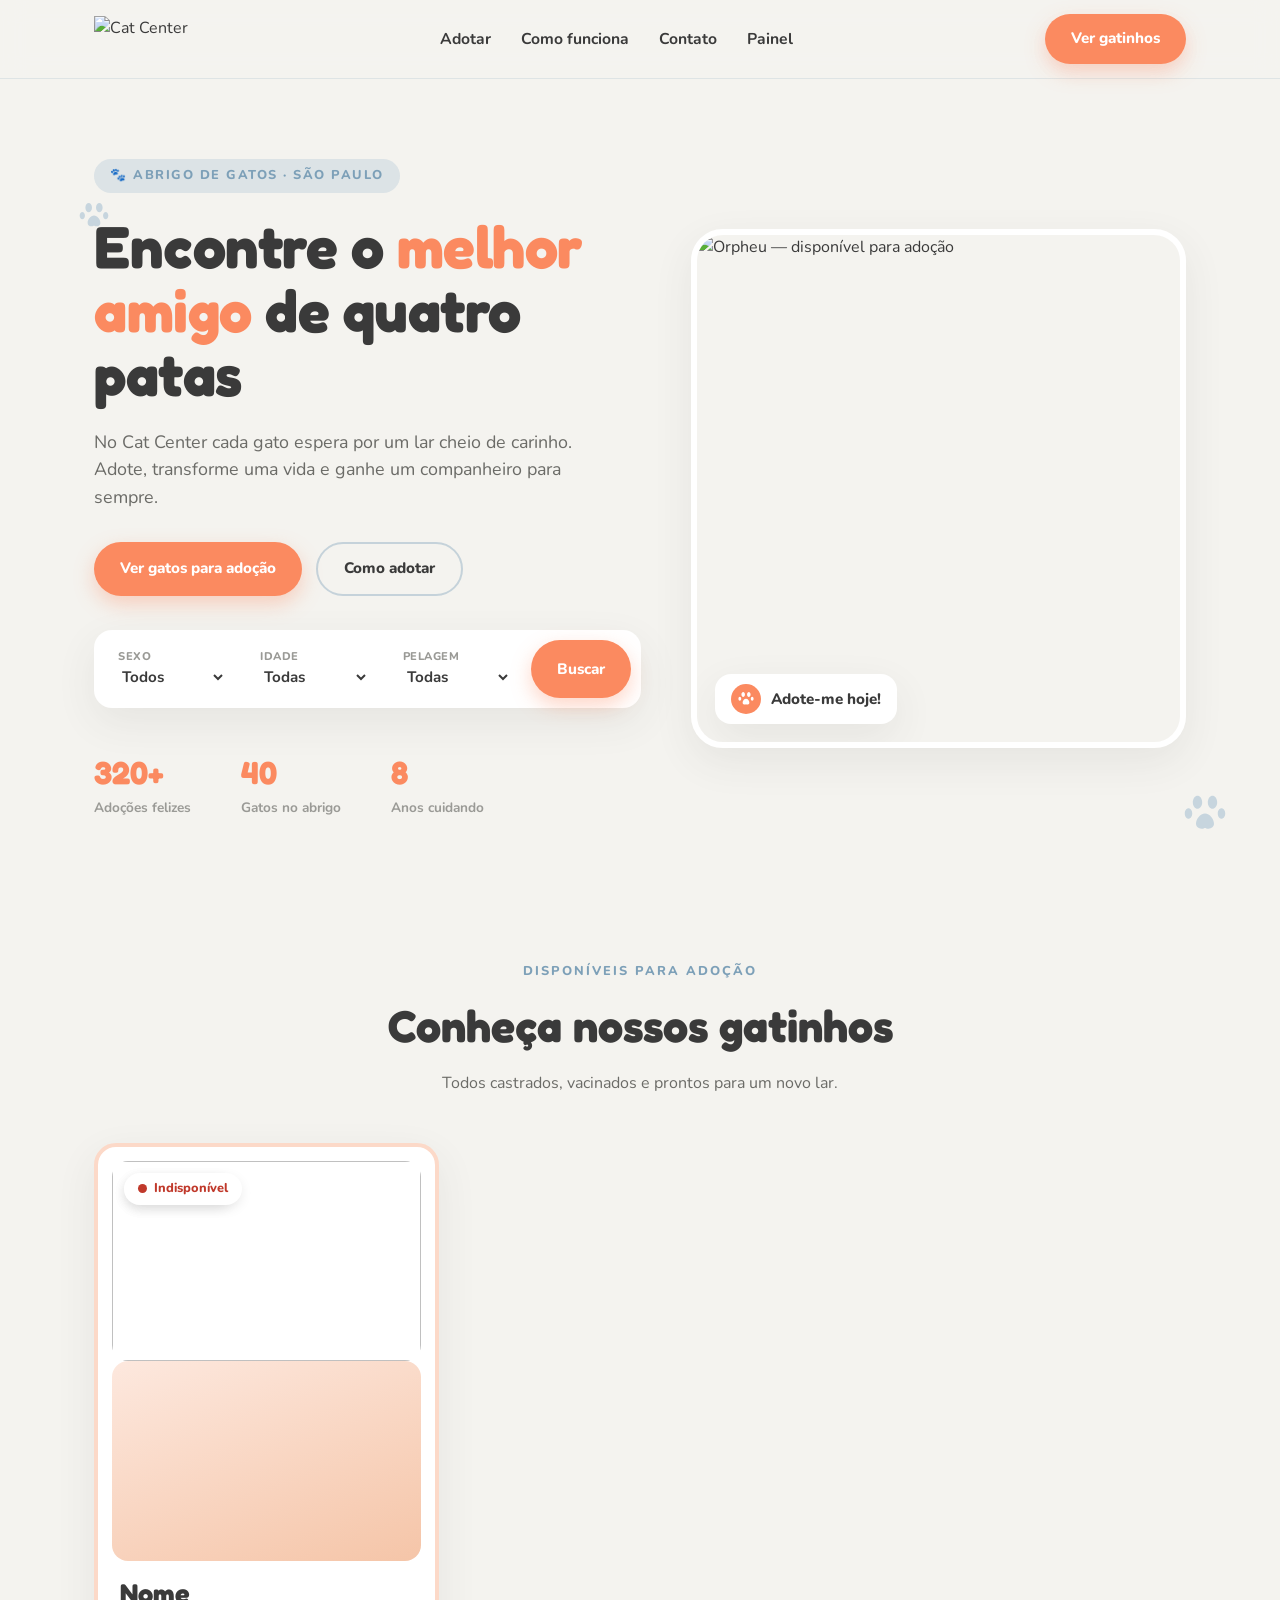
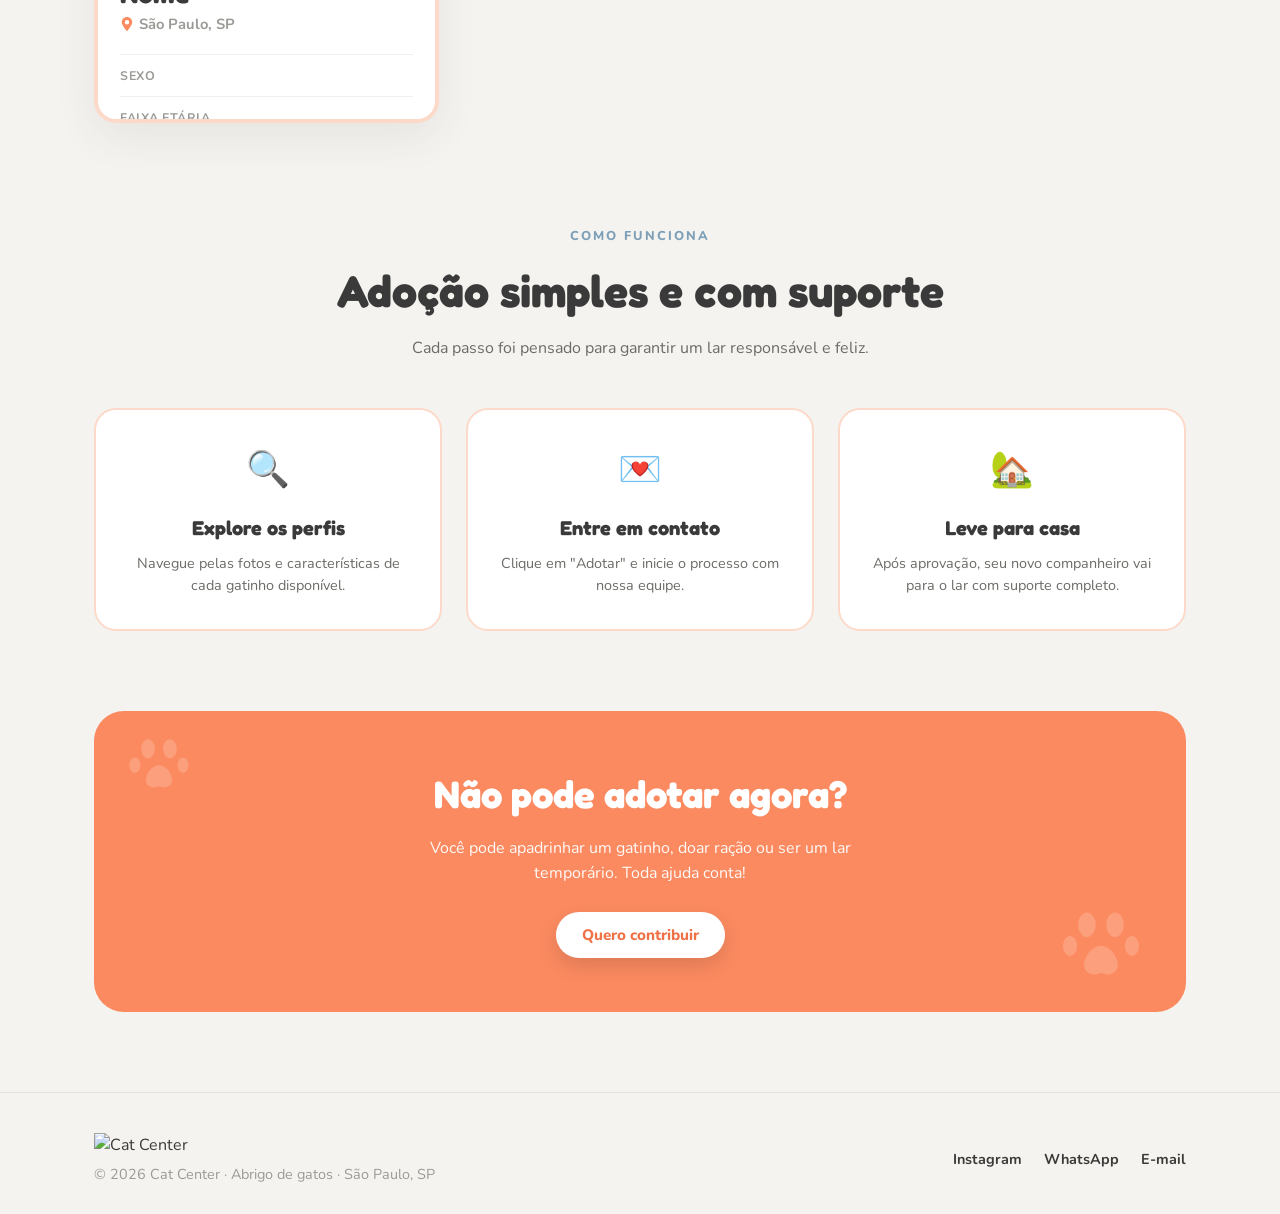
==== commit bc9fa4fa: "feat: link Painel no navbar público" ====
--- a/src/main/resources/templates/index.html
+++ b/src/main/resources/templates/index.html
@@ -267,6 +267,7 @@
             <a th:href="@{/adotar}">Adotar</a>
             <a href="#como">Como funciona</a>
             <a href="#contato">Contato</a>
+            <a th:href="@{/gatos}">Painel</a>
         </nav>
         <a th:href="@{/adotar}" class="btn btn-coral">Ver gatinhos</a>
     </div>
@@ -343,7 +344,7 @@
                             <span th:if="${gato.disponivel.name() == 'NAO'}"
                                   class="status status-indisponivel">Indisponível</span>
                             <img th:if="${gato.foto != null and !#strings.isEmpty(gato.foto)}"
-                                 th:src="@{/images/gatos/__${gato.foto}__}"
+                                 th:src="${#strings.startsWith(gato.foto, 'http') ? gato.foto : '/images/gatos/' + gato.foto}"
                                  th:alt="${gato.nome}">
                             <div th:if="${gato.foto == null or #strings.isEmpty(gato.foto)}"
                                  class="no-photo"></div>
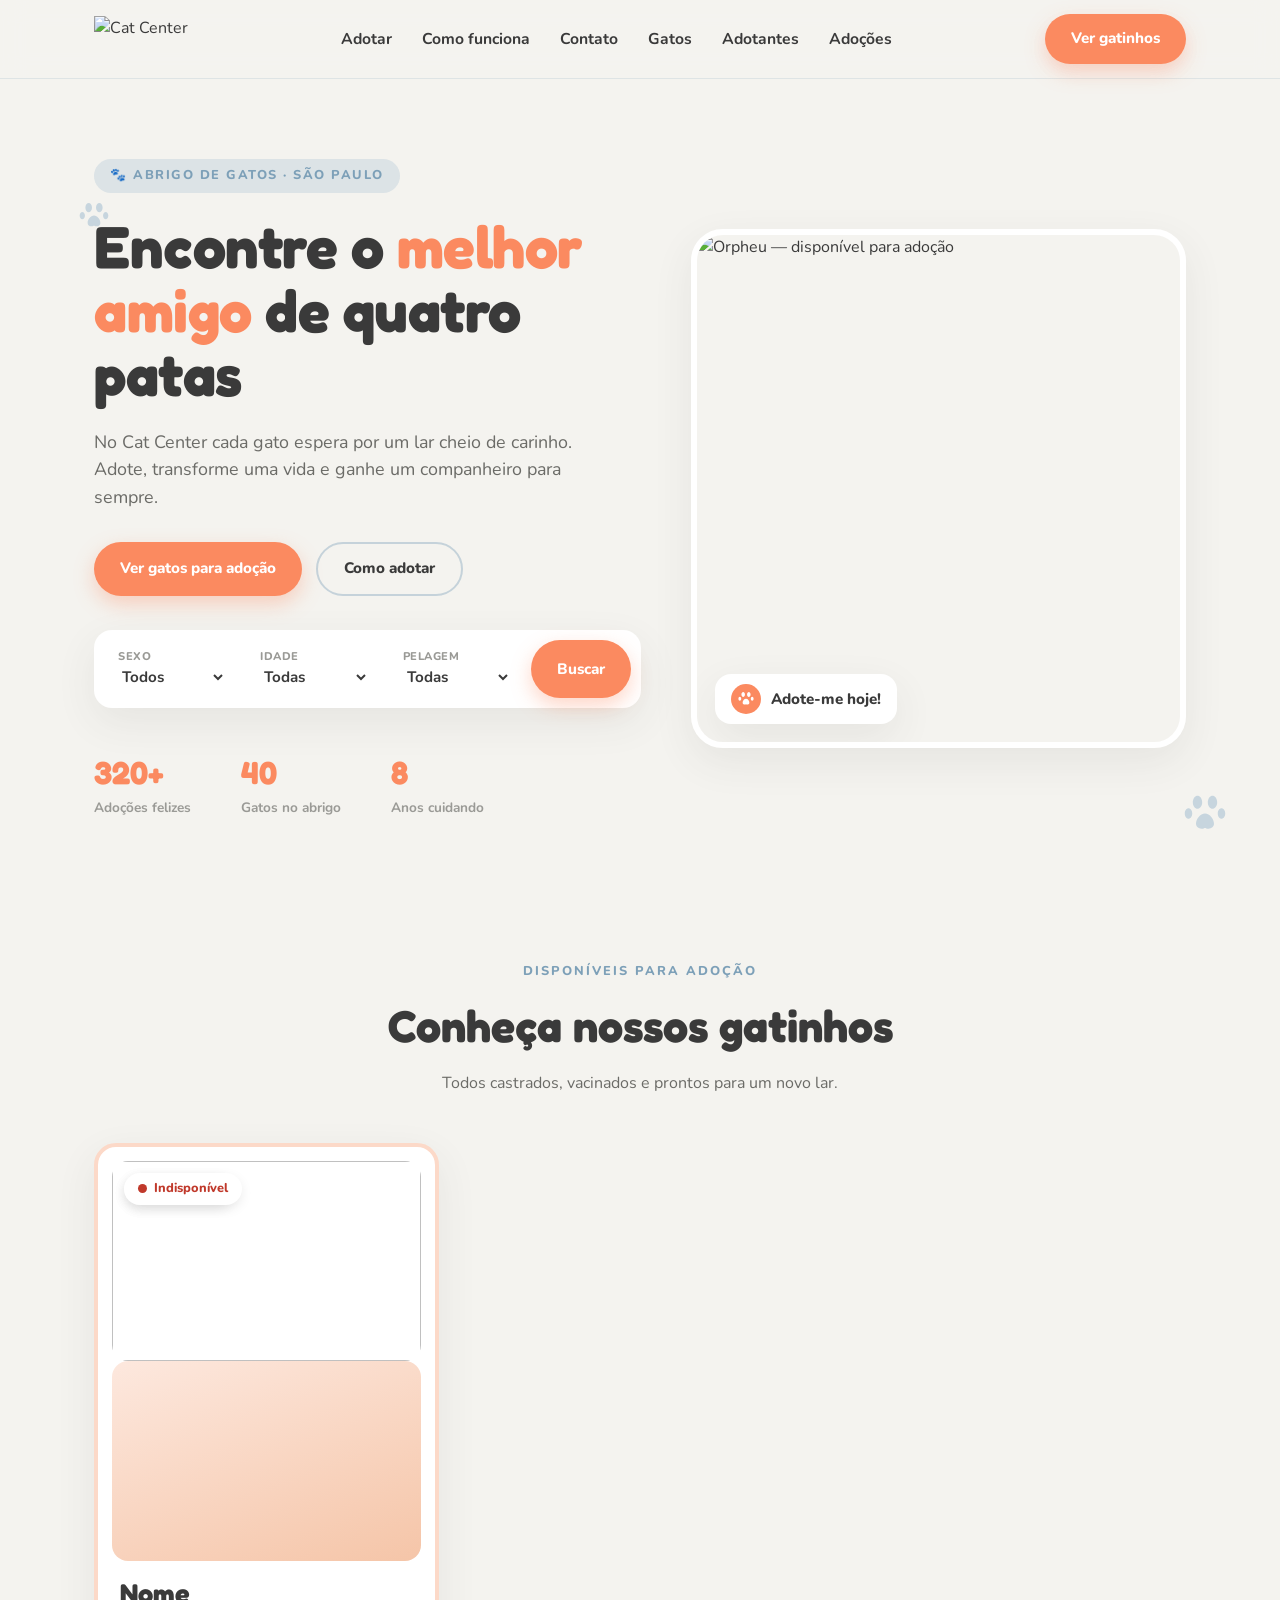
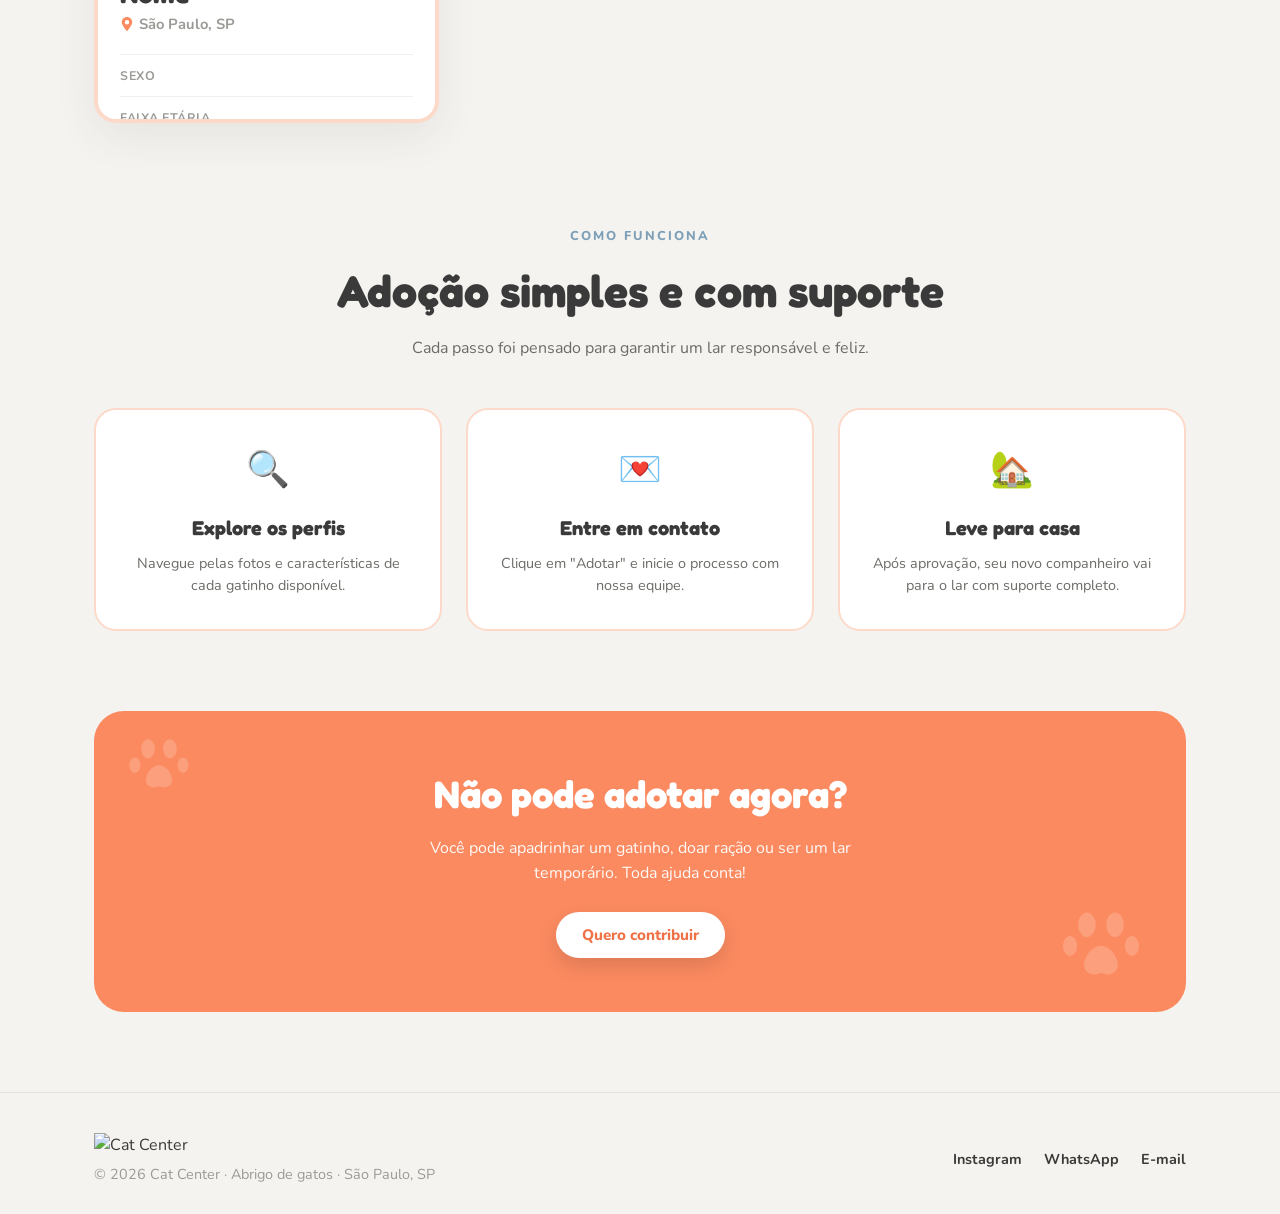
==== commit 7360fee2: "add detail pages and clickable names for gatos, adotantes and adocoes" ====
--- a/src/main/resources/templates/index.html
+++ b/src/main/resources/templates/index.html
@@ -267,7 +267,9 @@
             <a th:href="@{/adotar}">Adotar</a>
             <a href="#como">Como funciona</a>
             <a href="#contato">Contato</a>
-            <a th:href="@{/gatos}">Painel</a>
+            <a th:href="@{/gatos}">Gatos</a>
+            <a th:href="@{/adotantes}">Adotantes</a>
+            <a th:href="@{/adocoes}">Adoções</a>
         </nav>
         <a th:href="@{/adotar}" class="btn btn-coral">Ver gatinhos</a>
     </div>
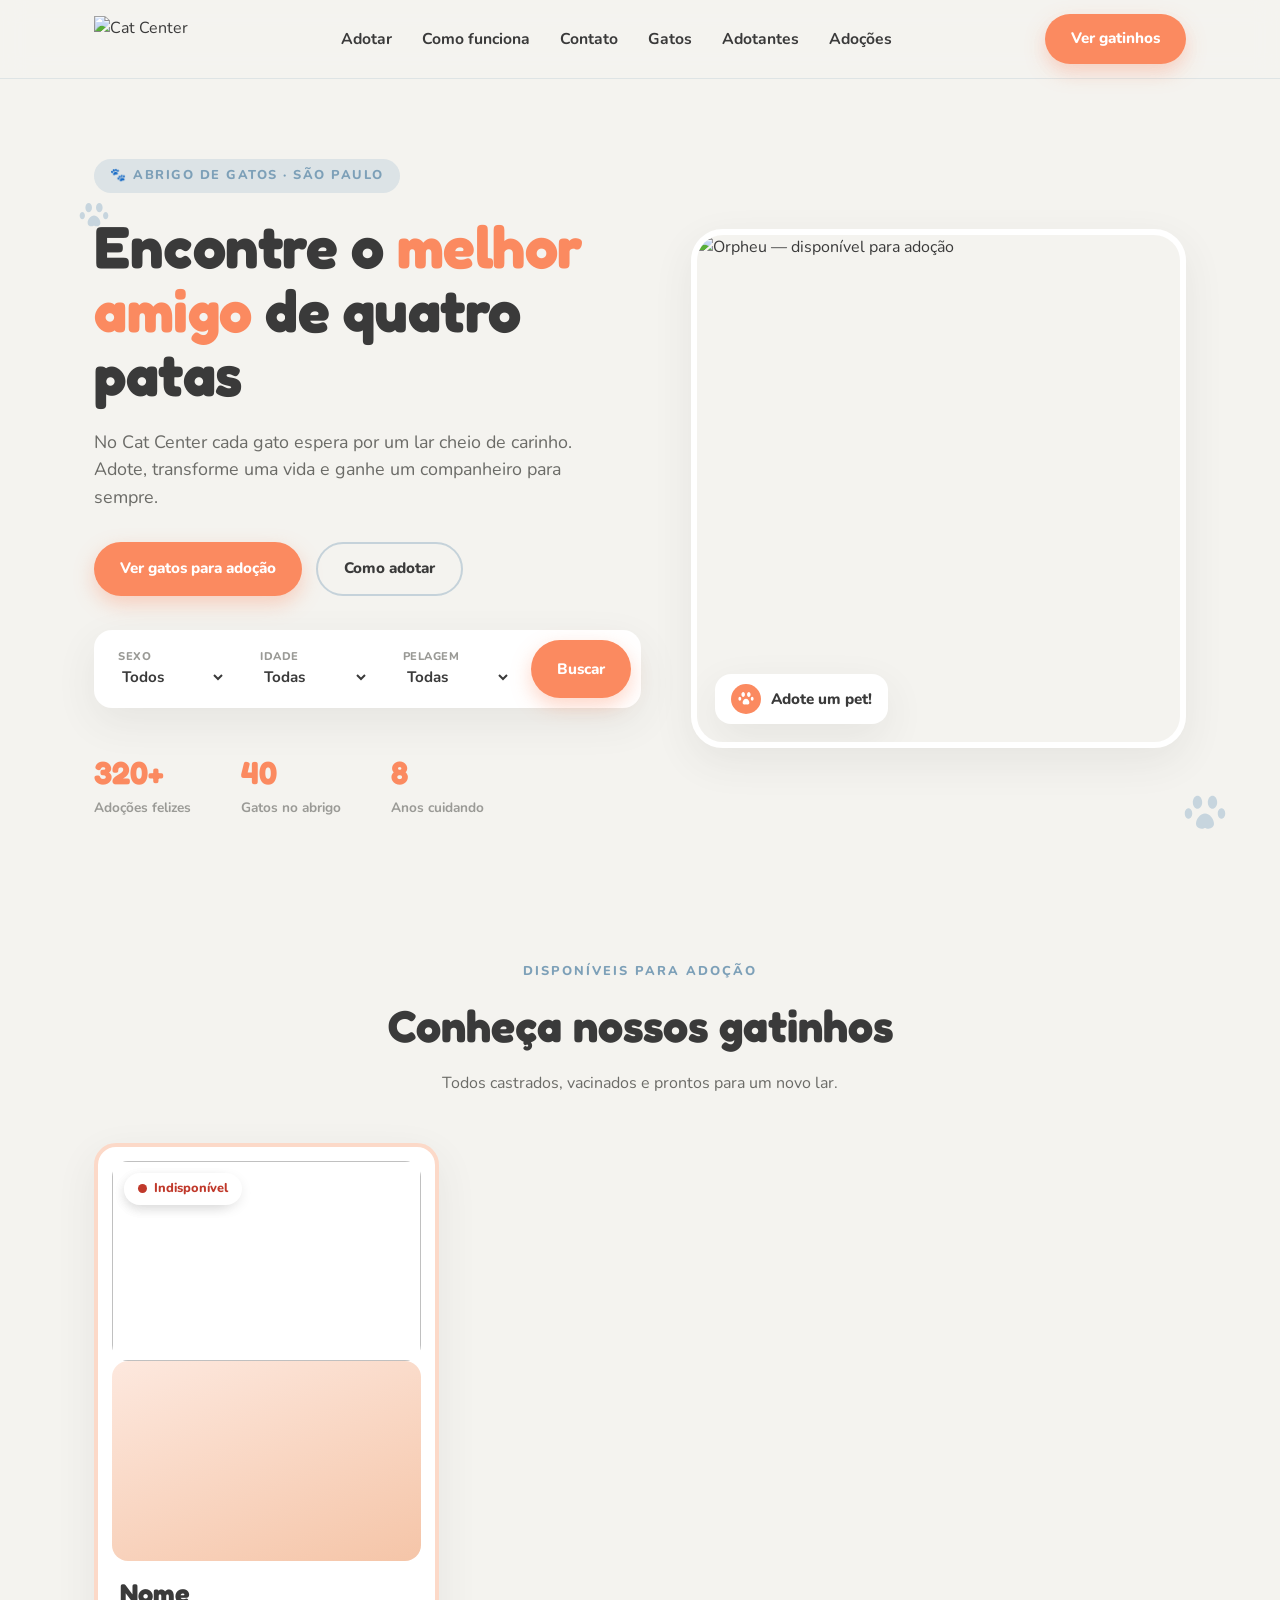
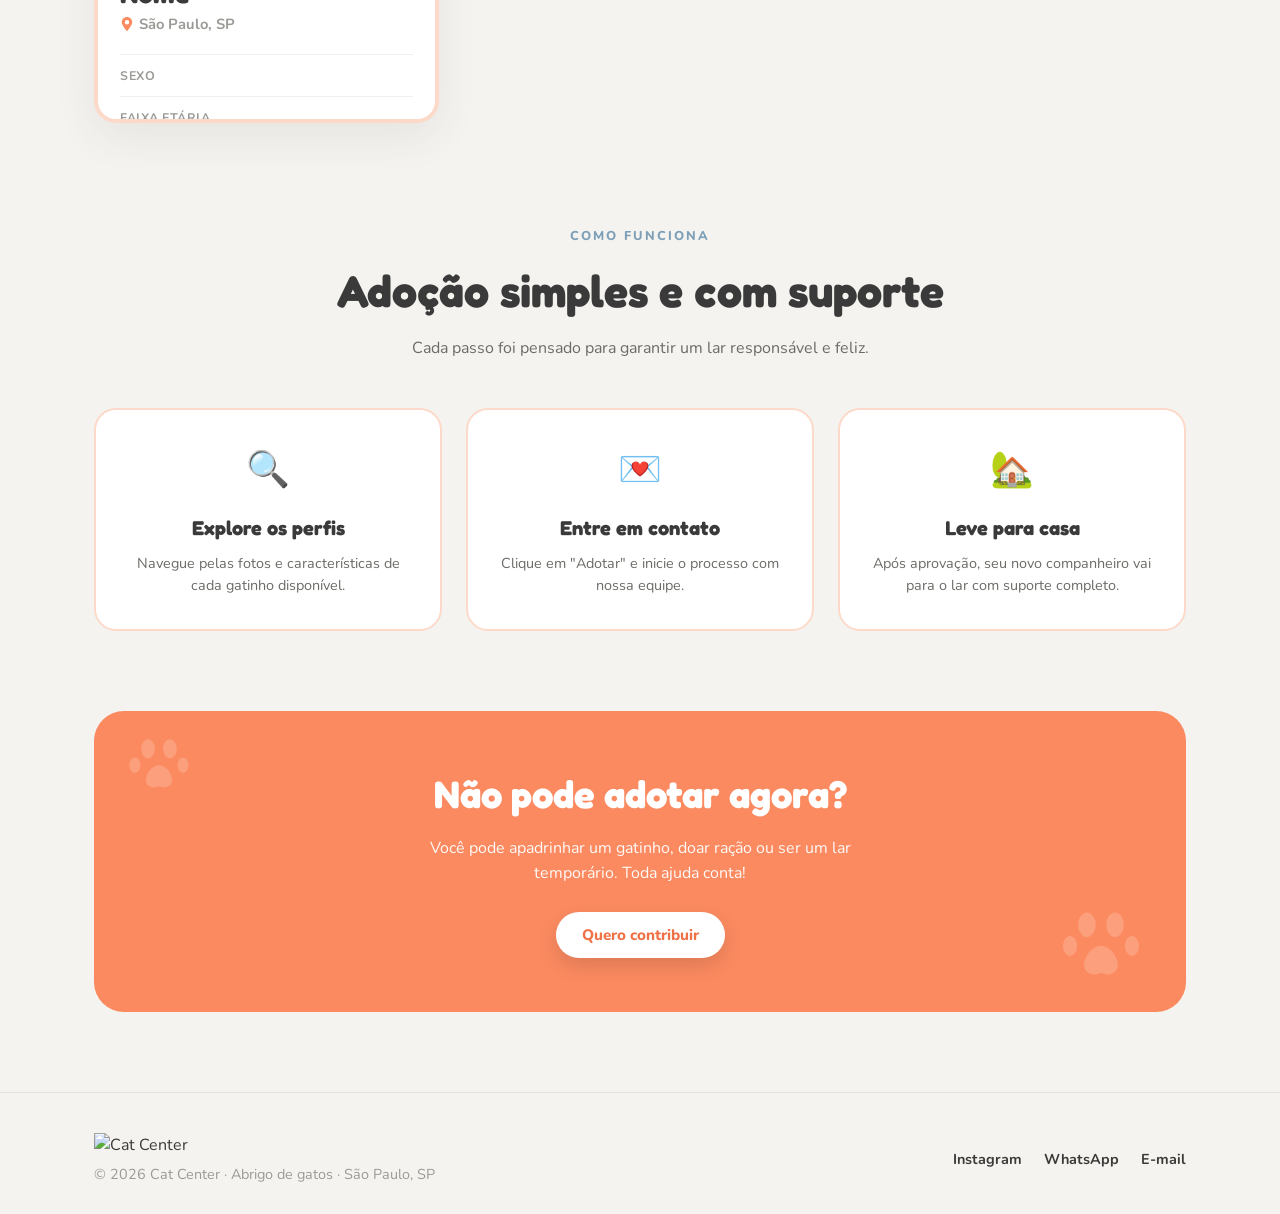
==== commit 58a4ed00: "fix: trocar Adote-me hoje! por Adote um pet!" ====
--- a/src/main/resources/templates/index.html
+++ b/src/main/resources/templates/index.html
@@ -319,7 +319,7 @@
                 <span class="dot">
                     <svg viewBox="0 0 512 512"><path d="M226 130c0 41-25 70-50 70s-50-29-50-70 25-70 50-70 50 29 50 70zm160 0c0 41-25 70-50 70s-50-29-50-70 25-70 50-70 50 29 50 70zM120 250c0 33-20 56-40 56s-40-23-40-56 20-56 40-56 40 23 40 56zm352 0c0 33-20 56-40 56s-40-23-40-56 20-56 40-56 40 23 40 56zM256 250c52 0 96 60 96 110 0 32-26 52-58 52-22 0-30-8-38-8s-16 8-38 8c-32 0-58-20-58-52 0-50 44-110 96-110z"/></svg>
                 </span>
-                Adote-me hoje!
+                Adote um pet!
             </div>
         </div>
     </div>
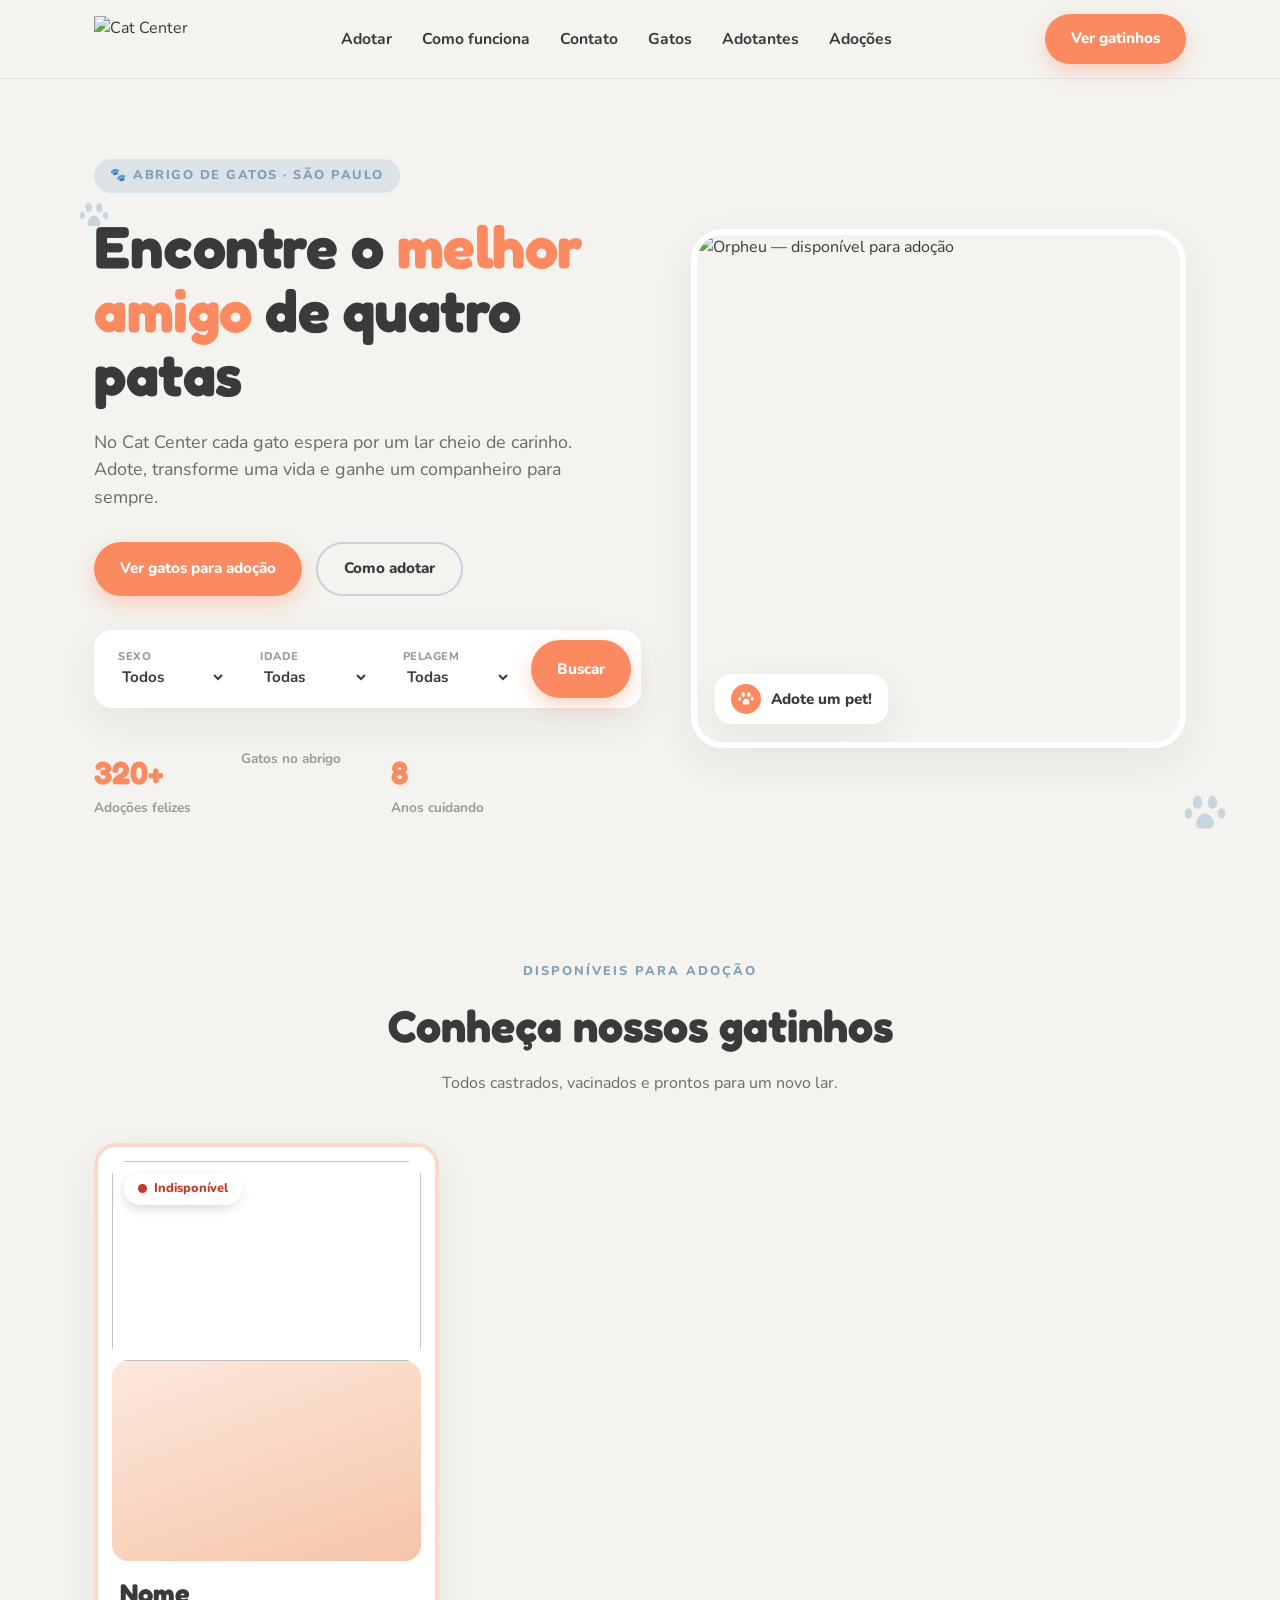
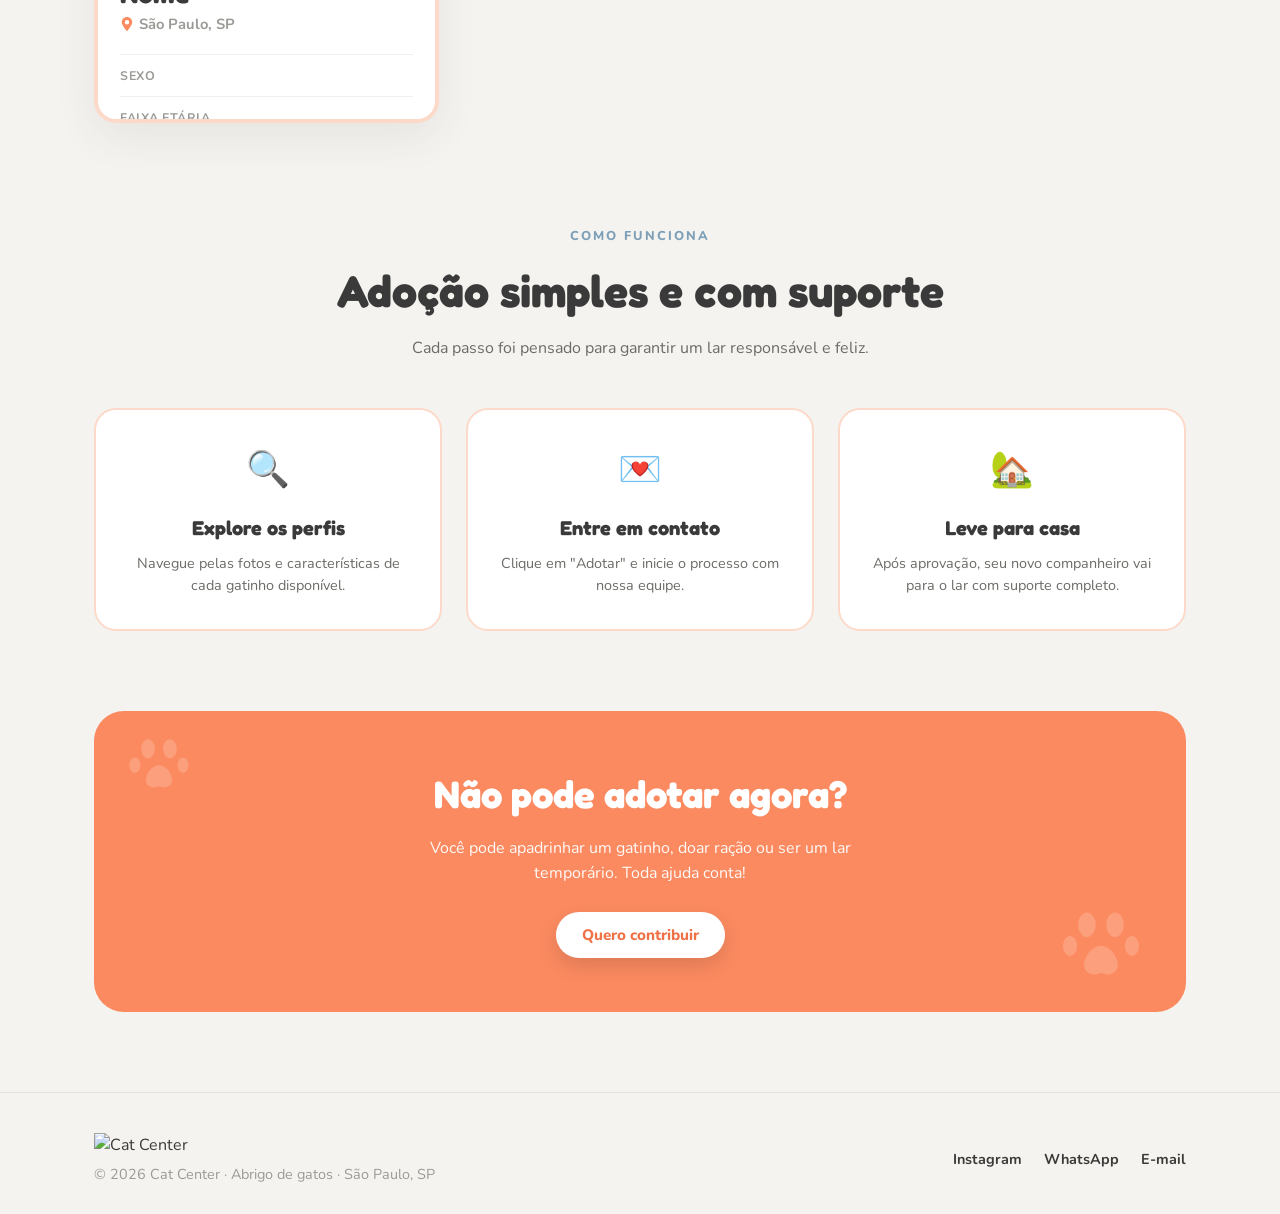
==== commit 51dabed2: "feat: total de gatos dinâmico na home" ====
--- a/src/main/resources/templates/index.html
+++ b/src/main/resources/templates/index.html
@@ -308,7 +308,7 @@
 
             <div class="stats">
                 <div><div class="num">320+</div><div class="lbl">Adoções felizes</div></div>
-                <div><div class="num">40</div><div class="lbl">Gatos no abrigo</div></div>
+                <div><div class="num" th:text="${totalGatos}"></div><div class="lbl">Gatos no abrigo</div></div>
                 <div><div class="num">8</div><div class="lbl">Anos cuidando</div></div>
             </div>
         </div>
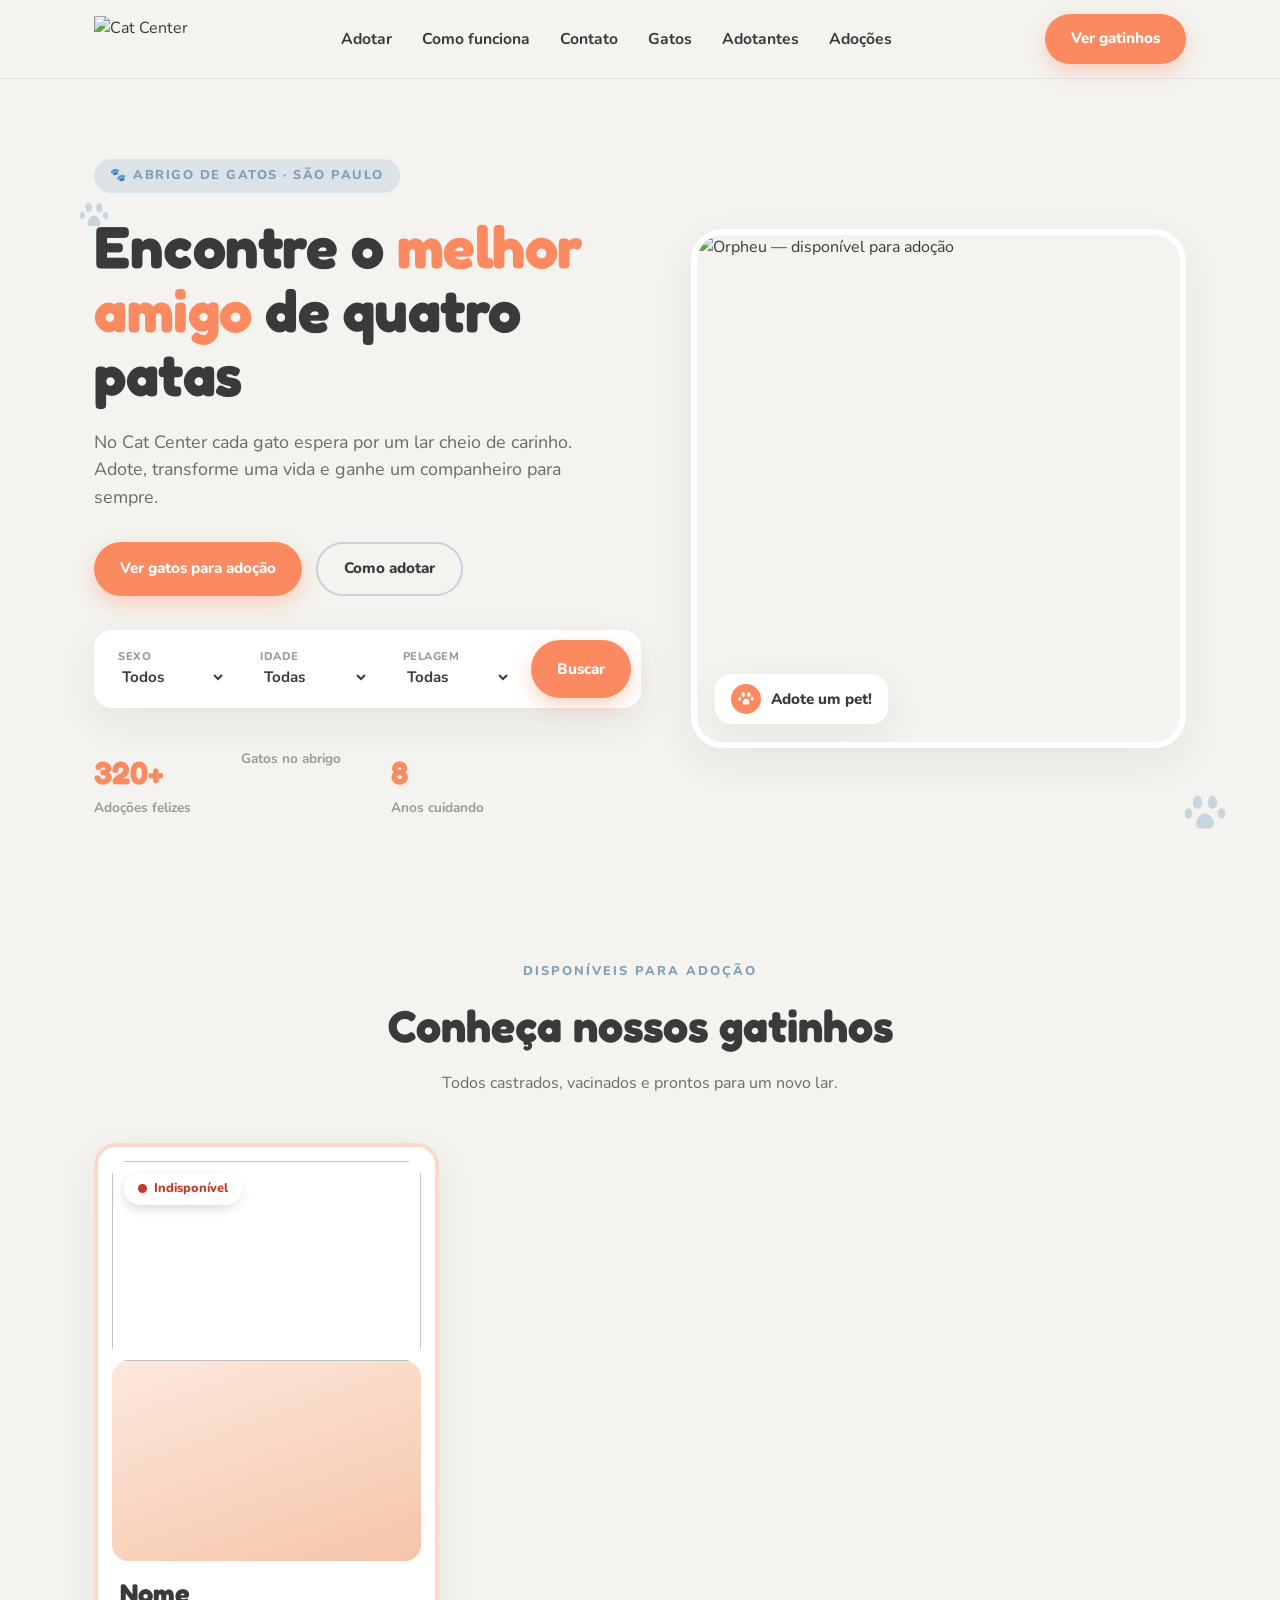
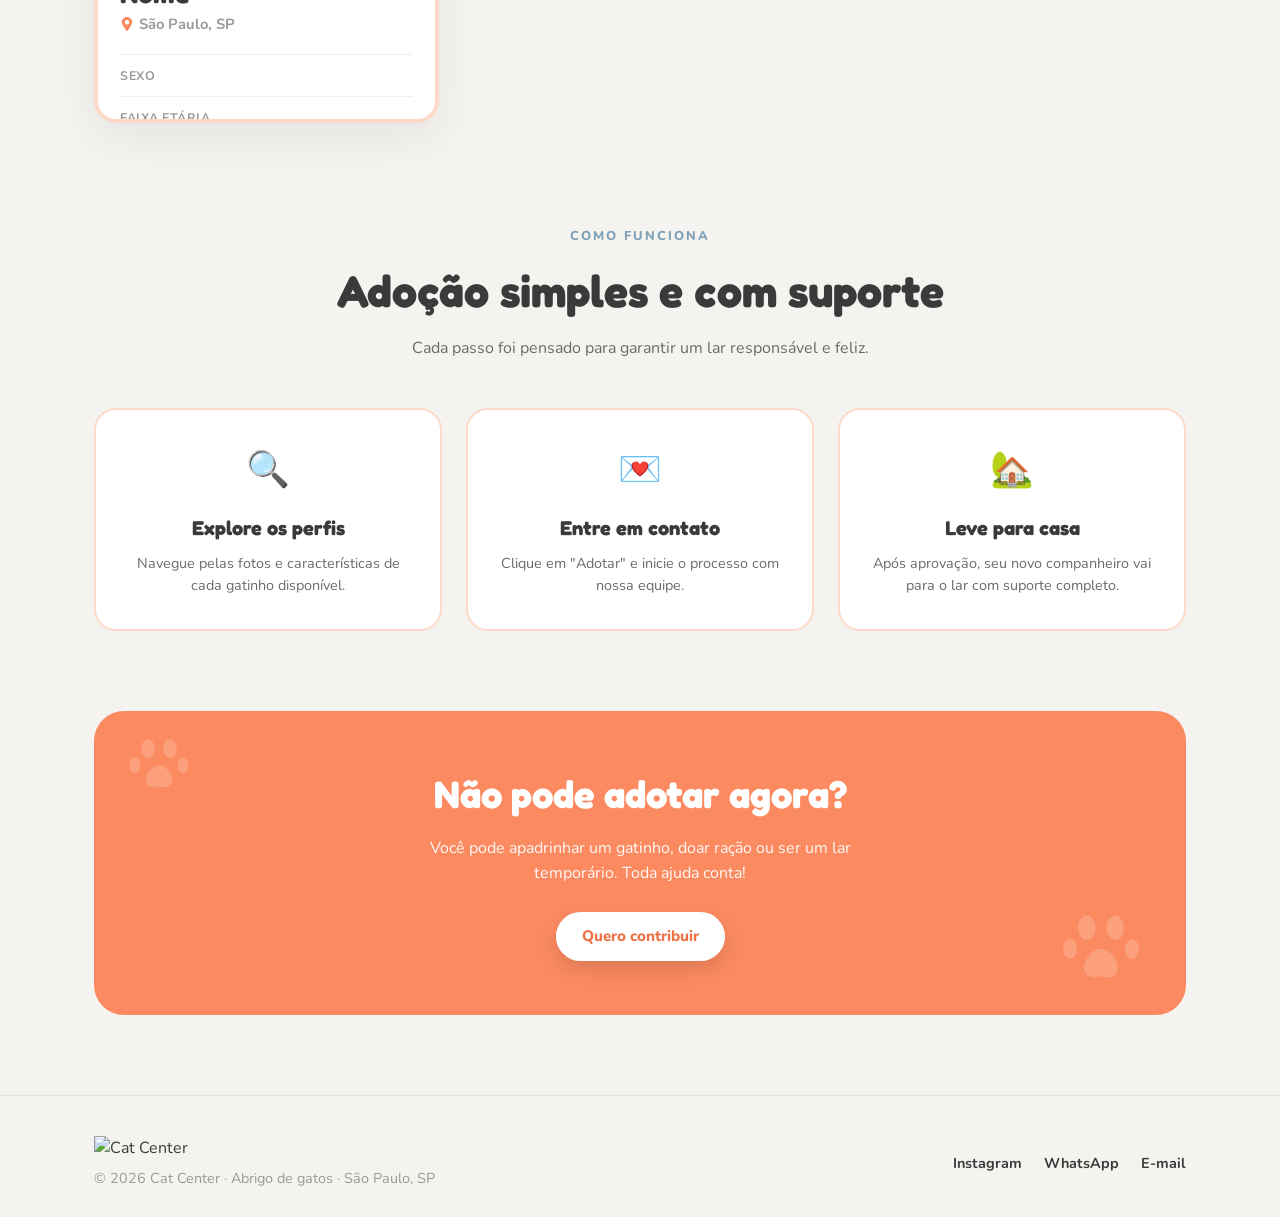
==== commit 92015313: "feat: link externo no botao quero contribuir" ====
--- a/src/main/resources/templates/index.html
+++ b/src/main/resources/templates/index.html
@@ -436,7 +436,7 @@
         <svg class="paw" style="bottom:20px;right:40px;width:90px;height:90px" viewBox="0 0 512 512"><path d="M226 130c0 41-25 70-50 70s-50-29-50-70 25-70 50-70 50 29 50 70zm160 0c0 41-25 70-50 70s-50-29-50-70 25-70 50-70 50 29 50 70zM120 250c0 33-20 56-40 56s-40-23-40-56 20-56 40-56 40 23 40 56zm352 0c0 33-20 56-40 56s-40-23-40-56 20-56 40-56 40 23 40 56zM256 250c52 0 96 60 96 110 0 32-26 52-58 52-22 0-30-8-38-8s-16 8-38 8c-32 0-58-20-58-52 0-50 44-110 96-110z"/></svg>
         <h2>Não pode adotar agora?</h2>
         <p>Você pode apadrinhar um gatinho, doar ração ou ser um lar temporário. Toda ajuda conta!</p>
-        <button class="btn btn-white">Quero contribuir</button>
+        <a href="https://adoteumgatinho.org.br/quero-ajudar-a-aug" target="_blank" class="btn btn-white">Quero contribuir</a>
     </div>
 </div>
 
